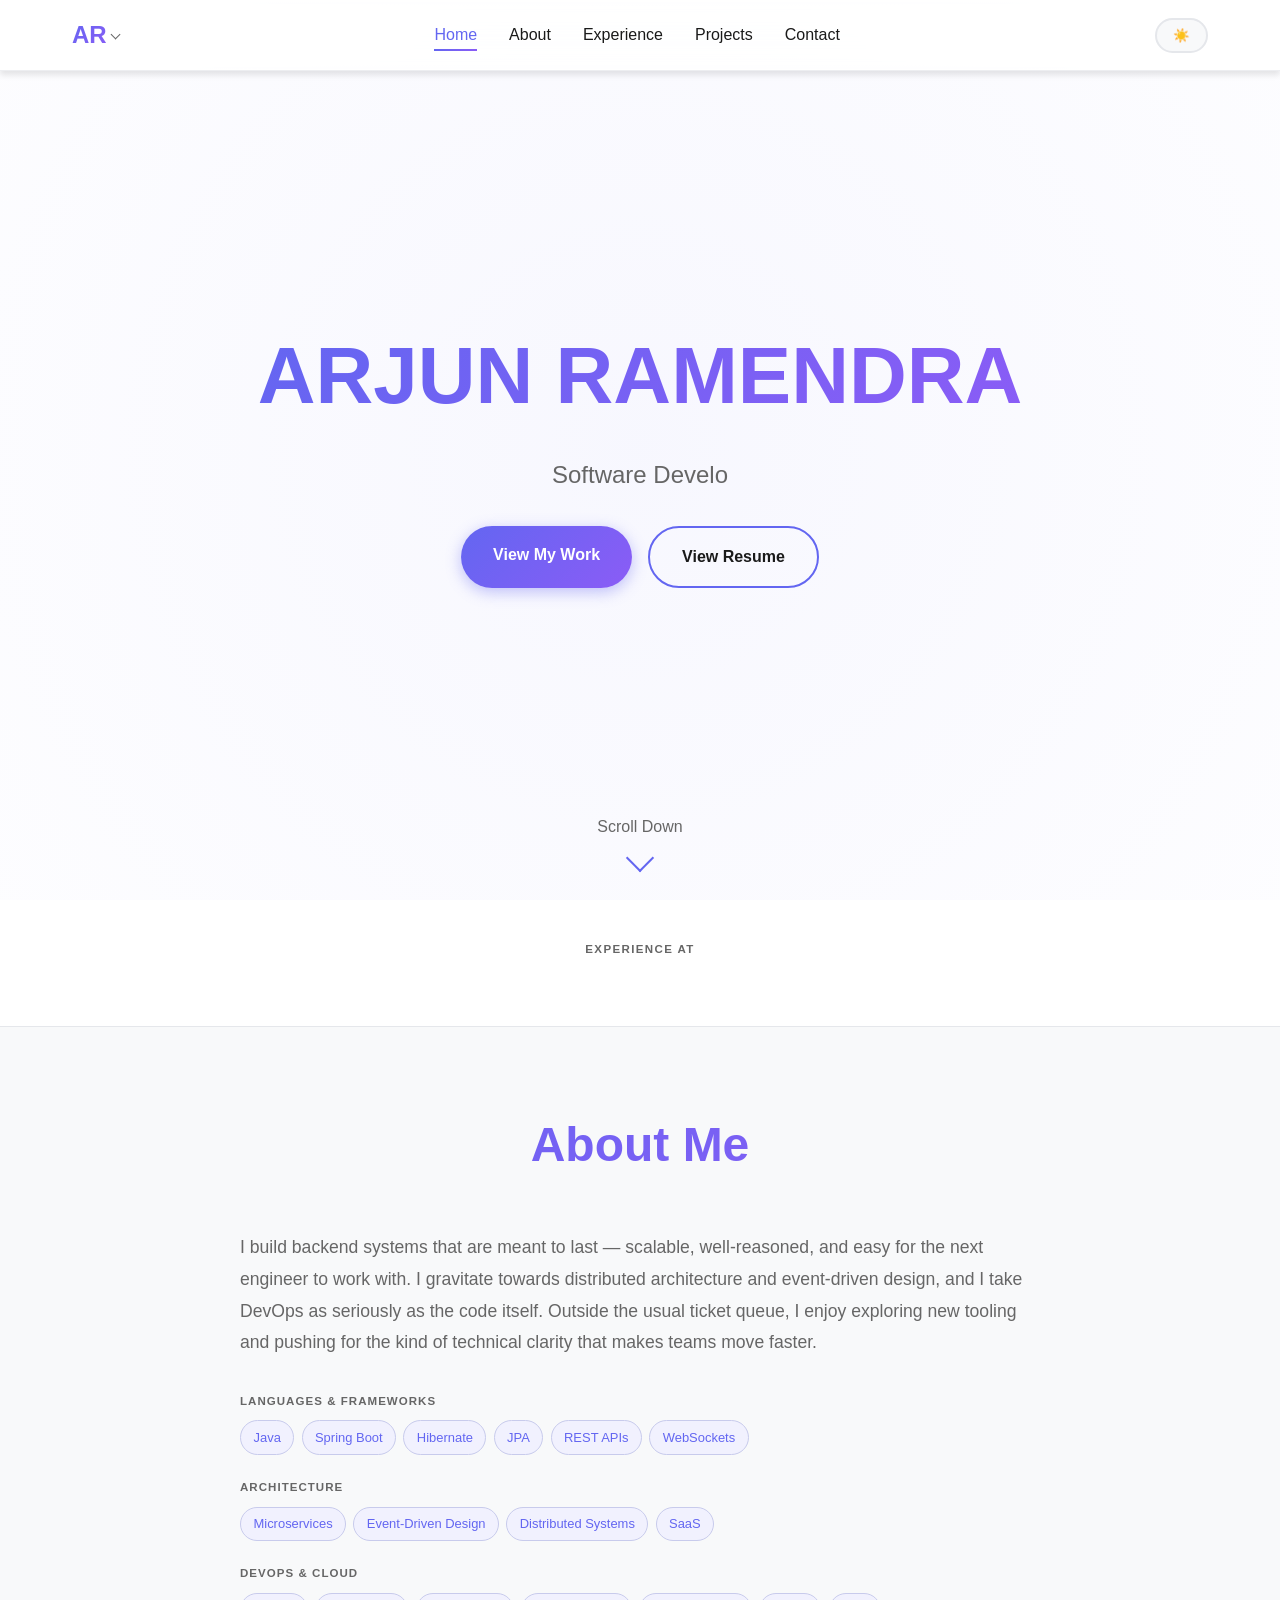
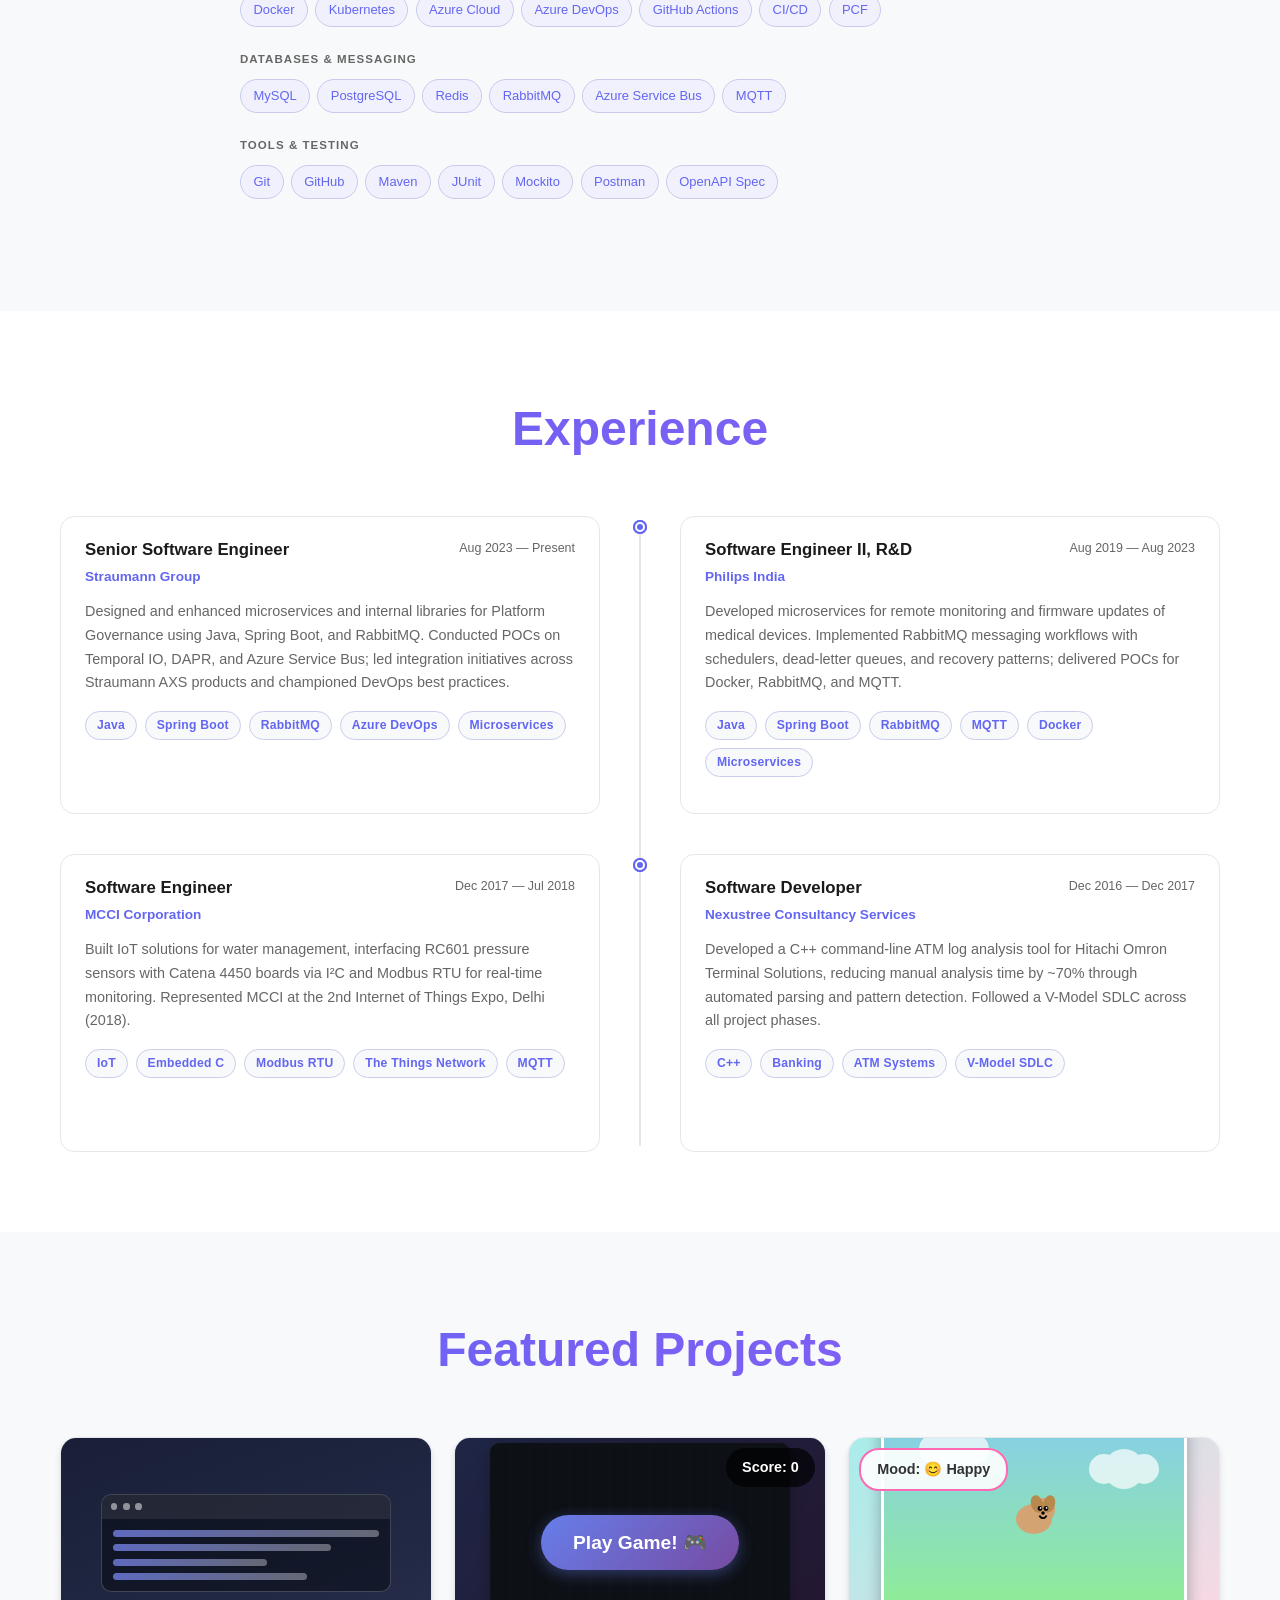
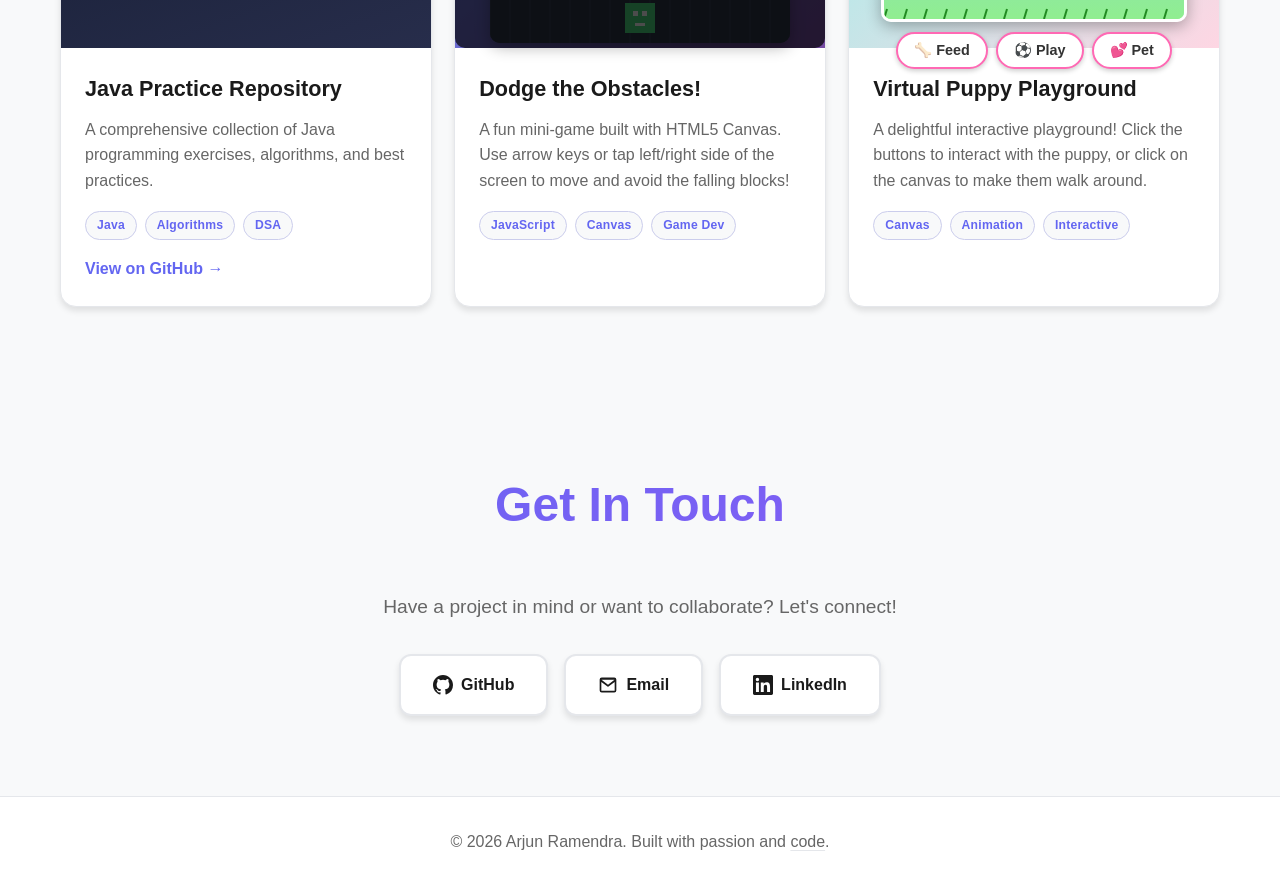
==== index.html @ 95af13ab "Psych2" ====
<!DOCTYPE html>
<html lang="en">
<head>
    <meta charset="UTF-8">
    <meta name="viewport" content="width=device-width, initial-scale=1.0">
    <title>Arjun Ramendra - Developer Portfolio</title>
    <meta name="description" content="Arjun Ramendra's developer portfolio — Senior Software Engineer at Straumann Group specialising in Java, DevOps, and modern web development.">
    <meta property="og:title" content="Arjun Ramendra — Developer Portfolio">
    <meta property="og:description" content="Senior Software Engineer specialising in Java, DevOps, and web development.">
    <meta property="og:type" content="website">
    <meta property="og:url" content="https://arjunramendra.github.io">
    <meta name="twitter:card" content="summary">
    <meta name="twitter:title" content="Arjun Ramendra — Developer Portfolio">
    <meta name="twitter:description" content="Senior Software Engineer specialising in Java, DevOps, and web development.">
    <link rel="icon" href="data:image/svg+xml,%3Csvg xmlns='http://www.w3.org/2000/svg' viewBox='0 0 32 32'%3E%3Crect width='32' height='32' rx='6' fill='%236366f1'/%3E%3Ctext x='16' y='22' font-family='Arial' font-weight='bold' font-size='14' fill='white' text-anchor='middle'%3EAR%3C/text%3E%3C/svg%3E">
    <link rel="stylesheet" href="style.css">
    <script src="script.js" defer></script>
</head>
<body>
    <!-- Navigation -->
    <nav class="navbar">
        <div class="nav-container">
            <div class="logo-wrap" tabindex="0" aria-label="Profile quick card" aria-expanded="false">
                <div class="logo">AR</div>
                <div class="logo-popup" role="dialog" aria-label="Arjun Ramendra profile card">
                    <img
                        class="logo-popup-photo"
                        src="./assets/images/profile-photo.JPG"
                        onerror="this.onerror=null;this.src='https://github.com/arjunramendra1.png';"
                        alt="Arjun Ramendra profile photo"
                    >
                    <div class="logo-popup-content">
                        <p class="logo-popup-name">Arjun Ramendra</p>
                        <p class="logo-popup-status"><span class="status-dot"></span>Available for collaboration</p>
                        <hr class="logo-popup-divider">
                        <p class="logo-popup-line copyable-field" data-copy="ramendraarjun@gmail.com">Email: ramendraarjun@gmail.com</p>
                        <p class="logo-popup-line copyable-field" data-copy="Senior Software Engineer, Straumann Group">Work: Senior Software Engineer, Straumann Group</p>
                    </div>
                </div>
            </div>
            <ul class="nav-menu">
                <li><a href="#home" class="nav-link">Home</a></li>
                <li><a href="#about" class="nav-link">About</a></li>
                <li><a href="#experience" class="nav-link">Experience</a></li>
                <li><a href="#projects" class="nav-link">Projects</a></li>
                <li><a href="#contact" class="nav-link">Contact</a></li>
            </ul>
            <div class="nav-controls">
                <button id="themeToggle" class="theme-toggle" aria-label="Toggle theme">
                    <span class="sun-icon">☀️</span>
                    <span class="moon-icon">🌙</span>
                    <span class="neon-icon">✳</span>
                </button>
                <button id="navToggle" class="nav-toggle" aria-label="Toggle navigation" aria-expanded="false">
                    <span></span>
                    <span></span>
                    <span></span>
                </button>
            </div>
        </div>
        <!-- Mobile menu (inside nav so it sits flush below the bar) -->
        <div class="mobile-menu" id="mobileMenu" aria-hidden="true">
            <ul class="mobile-nav-links">
                <li><a href="#home" class="mobile-nav-link">Home</a></li>
                <li><a href="#about" class="mobile-nav-link">About</a></li>
                <li><a href="#experience" class="mobile-nav-link">Experience</a></li>
                <li><a href="#projects" class="mobile-nav-link">Projects</a></li>
                <li><a href="#contact" class="mobile-nav-link">Contact</a></li>
            </ul>
        </div>
    </nav>

    <main>
        <!-- Hero Section -->
        <section id="home" class="hero">
            <div class="hero-content">
                <h1 class="glitch" data-text="Arjun Ramendra">Arjun Ramendra</h1>
                <p class="hero-subtitle">Software Developer | Problem Solver | Tech Enthusiast</p>
                <div class="hero-buttons">
                    <a href="#projects" class="btn btn-primary">View My Work</a>
                    <a id="resumeAction" href="./resume/resume.pdf" target="_blank" rel="noopener noreferrer" class="btn btn-secondary" title="Click to view. Shift+Click to download." aria-label="Resume: click to view, shift click to download">View Resume</a>
                </div>
            </div>
            <div class="scroll-indicator">
                <span>Scroll Down</span>
                <div class="arrow-down"></div>
            </div>
        </section>

        <!-- Companies Strip -->
        <section class="companies" aria-label="Companies I have worked with">
            <div class="container">
                <p class="companies-label">Experience at</p>
                <div class="companies-list">
                    <img src="https://mcci.com/wp-content/uploads/2017/11/logo.jpg" alt="MCCI Corporation" class="company-logo" onerror="this.style.display='none'">
                    <img src="https://upload.wikimedia.org/wikipedia/commons/5/52/Philips_logo_new.svg" alt="Philips" class="company-logo" onerror="this.style.display='none'">
                    <img src="https://upload.wikimedia.org/wikipedia/commons/9/9c/Straumann_Group_-_Corporate_logo.svg" alt="Straumann Group" class="company-logo company-logo--straumann" onerror="this.style.display='none'">
                </div>
            </div>
        </section>

        <!-- About Section -->
        <section id="about" class="about">
            <div class="container">
                <h2 class="section-title">About Me</h2>
                <div class="about-content">
                    <div class="about-text">
                        <p>I build backend systems that are meant to last — scalable, well-reasoned, and easy for the next engineer to work with. I gravitate towards distributed architecture and event-driven design, and I take DevOps as seriously as the code itself. Outside the usual ticket queue, I enjoy exploring new tooling and pushing for the kind of technical clarity that makes teams move faster.</p>
                        <div class="skill-groups">
                            <div class="skill-group">
                                <p class="skill-group-title">Languages &amp; Frameworks</p>
                                <div class="skill-chips">
                                    <span class="skill-chip">Java</span>
                                    <span class="skill-chip">Spring Boot</span>
                                    <span class="skill-chip">Hibernate</span>
                                    <span class="skill-chip">JPA</span>
                                    <span class="skill-chip">REST APIs</span>
                                    <span class="skill-chip">WebSockets</span>
                                </div>
                            </div>
                            <div class="skill-group">
                                <p class="skill-group-title">Architecture</p>
                                <div class="skill-chips">
                                    <span class="skill-chip">Microservices</span>
                                    <span class="skill-chip">Event-Driven Design</span>
                                    <span class="skill-chip">Distributed Systems</span>
                                    <span class="skill-chip">SaaS</span>
                                </div>
                            </div>
                            <div class="skill-group">
                                <p class="skill-group-title">DevOps &amp; Cloud</p>
                                <div class="skill-chips">
                                    <span class="skill-chip">Docker</span>
                                    <span class="skill-chip">Kubernetes</span>
                                    <span class="skill-chip">Azure Cloud</span>
                                    <span class="skill-chip">Azure DevOps</span>
                                    <span class="skill-chip">GitHub Actions</span>
                                    <span class="skill-chip">CI/CD</span>
                                    <span class="skill-chip">PCF</span>
                                </div>
                            </div>
                            <div class="skill-group">
                                <p class="skill-group-title">Databases &amp; Messaging</p>
                                <div class="skill-chips">
                                    <span class="skill-chip">MySQL</span>
                                    <span class="skill-chip">PostgreSQL</span>
                                    <span class="skill-chip">Redis</span>
                                    <span class="skill-chip">RabbitMQ</span>
                                    <span class="skill-chip">Azure Service Bus</span>
                                    <span class="skill-chip">MQTT</span>
                                </div>
                            </div>
                            <div class="skill-group">
                                <p class="skill-group-title">Tools &amp; Testing</p>
                                <div class="skill-chips">
                                    <span class="skill-chip">Git</span>
                                    <span class="skill-chip">GitHub</span>
                                    <span class="skill-chip">Maven</span>
                                    <span class="skill-chip">JUnit</span>
                                    <span class="skill-chip">Mockito</span>
                                    <span class="skill-chip">Postman</span>
                                    <span class="skill-chip">OpenAPI Spec</span>
                                </div>
                            </div>
                        </div>
                    </div>
                </div>
            </div>
        </section>

        <!-- Experience Section -->
        <section id="experience" class="experience">
            <div class="container">
                <h2 class="section-title">Experience</h2>
                <div class="timeline">

                    <div class="timeline-item">
                        <div class="timeline-marker"></div>
                        <div class="timeline-content">
                            <div class="timeline-header">
                                <div>
                                    <h3 class="timeline-role">Senior Software Engineer</h3>
                                    <p class="timeline-company">Straumann Group</p>
                                </div>
                                <span class="timeline-date">Aug 2023 — Present</span>
                            </div>
                            <p class="timeline-desc">Designed and enhanced microservices and internal libraries for Platform Governance using Java, Spring Boot, and RabbitMQ. Conducted POCs on Temporal IO, DAPR, and Azure Service Bus; led integration initiatives across Straumann AXS products and championed DevOps best practices.</p>
                            <div class="project-tags">
                                <span class="tag">Java</span>
                                <span class="tag">Spring Boot</span>
                                <span class="tag">RabbitMQ</span>
                                <span class="tag">Azure DevOps</span>
                                <span class="tag">Microservices</span>
                            </div>
                        </div>
                    </div>

                    <div class="timeline-item">
                        <div class="timeline-marker"></div>
                        <div class="timeline-content">
                            <div class="timeline-header">
                                <div>
                                    <h3 class="timeline-role">Software Engineer II, R&amp;D</h3>
                                    <p class="timeline-company">Philips India</p>
                                </div>
                                <span class="timeline-date">Aug 2019 — Aug 2023</span>
                            </div>
                            <p class="timeline-desc">Developed microservices for remote monitoring and firmware updates of medical devices. Implemented RabbitMQ messaging workflows with schedulers, dead-letter queues, and recovery patterns; delivered POCs for Docker, RabbitMQ, and MQTT.</p>
                            <div class="project-tags">
                                <span class="tag">Java</span>
                                <span class="tag">Spring Boot</span>
                                <span class="tag">RabbitMQ</span>
                                <span class="tag">MQTT</span>
                                <span class="tag">Docker</span>
                                <span class="tag">Microservices</span>
                            </div>
                        </div>
                    </div>

                    <div class="timeline-item">
                        <div class="timeline-marker"></div>
                        <div class="timeline-content">
                            <div class="timeline-header">
                                <div>
                                    <h3 class="timeline-role">Software Engineer</h3>
                                    <p class="timeline-company">MCCI Corporation</p>
                                </div>
                                <span class="timeline-date">Dec 2017 — Jul 2018</span>
                            </div>
                            <p class="timeline-desc">Built IoT solutions for water management, interfacing RC601 pressure sensors with Catena 4450 boards via I²C and Modbus RTU for real-time monitoring. Represented MCCI at the 2nd Internet of Things Expo, Delhi (2018).</p>
                            <div class="project-tags">
                                <span class="tag">IoT</span>
                                <span class="tag">Embedded C</span>
                                <span class="tag">Modbus RTU</span>
                                <span class="tag">The Things Network</span>
                                <span class="tag">MQTT</span>
                            </div>
                        </div>
                    </div>

                    <div class="timeline-item">
                        <div class="timeline-marker"></div>
                        <div class="timeline-content">
                            <div class="timeline-header">
                                <div>
                                    <h3 class="timeline-role">Software Developer</h3>
                                    <p class="timeline-company">Nexustree Consultancy Services</p>
                                </div>
                                <span class="timeline-date">Dec 2016 — Dec 2017</span>
                            </div>
                            <p class="timeline-desc">Developed a C++ command-line ATM log analysis tool for Hitachi Omron Terminal Solutions, reducing manual analysis time by ~70% through automated parsing and pattern detection. Followed a V-Model SDLC across all project phases.</p>
                            <div class="project-tags">
                                <span class="tag">C++</span>
                                <span class="tag">Banking</span>
                                <span class="tag">ATM Systems</span>
                                <span class="tag">V-Model SDLC</span>
                            </div>
                        </div>
                    </div>

                </div>
            </div>
        </section>

        <!-- Projects Section -->
        <section id="projects" class="projects">
            <div class="container">
                <h2 class="section-title">Featured Projects</h2>
                <div class="projects-grid">
                    <div class="project-card">
                        <div class="project-image repo-preview">
                            <div class="repo-preview-window">
                                <div class="repo-preview-header">
                                    <span></span><span></span><span></span>
                                </div>
                                <div class="repo-preview-lines">
                                    <div></div>
                                    <div></div>
                                    <div></div>
                                    <div></div>
                                </div>
                            </div>
                        </div>
                        <div class="project-info">
                            <h3>Java Practice Repository</h3>
                            <p>A comprehensive collection of Java programming exercises, algorithms, and best practices.</p>
                            <div class="project-tags">
                                <span class="tag">Java</span>
                                <span class="tag">Algorithms</span>
                                <span class="tag">DSA</span>
                            </div>
                            <a href="https://github.com/arjunramendra/Java_Practice" target="_blank" class="project-link">
                                View on GitHub →
                            </a>
                        </div>
                    </div>

                    <div class="project-card game-card">
                        <div class="project-image game-container">
                            <canvas id="gameCanvas" width="300" height="200"></canvas>
                            <div class="game-overlay">
                                <button id="startGame" class="game-start-btn">Play Game! 🎮</button>
                            </div>
                            <div id="gameScore" class="game-score" aria-live="polite">Score: 0</div>
                        </div>
                        <div class="project-info">
                            <h3>Dodge the Obstacles!</h3>
                            <p>A fun mini-game built with HTML5 Canvas. Use arrow keys or tap left/right side of the screen to move and avoid the falling blocks!</p>
                            <div class="project-tags">
                                <span class="tag">JavaScript</span>
                                <span class="tag">Canvas</span>
                                <span class="tag">Game Dev</span>
                            </div>
                        </div>
                    </div>

                    <div class="project-card">
                        <div class="project-image puppy-container">
                            <canvas id="puppyCanvas" width="300" height="200"></canvas>
                            <div class="puppy-controls">
                                <button class="puppy-btn" id="feedPuppy">🦴 Feed</button>
                                <button class="puppy-btn" id="playPuppy">⚽ Play</button>
                                <button class="puppy-btn" id="petPuppy">💕 Pet</button>
                            </div>
                            <div id="puppyMood" class="puppy-mood">Mood: 😊 Happy</div>
                        </div>
                        <div class="project-info">
                            <h3>Virtual Puppy Playground</h3>
                            <p>A delightful interactive playground! Click the buttons to interact with the puppy, or click on the canvas to make them walk around.</p>
                            <div class="project-tags">
                                <span class="tag">Canvas</span>
                                <span class="tag">Animation</span>
                                <span class="tag">Interactive</span>
                            </div>
                        </div>
                    </div>
                </div>
            </div>
        </section>

        <!-- Contact Section -->
        <section id="contact" class="contact">
            <div class="container">
                <h2 class="section-title">Get In Touch</h2>
                <p class="contact-subtitle">Have a project in mind or want to collaborate? Let's connect!</p>
                <div class="contact-links">
                    <a href="https://github.com/arjunramendra" target="_blank" class="contact-btn">
                        <span class="icon" aria-hidden="true">
                            <svg viewBox="0 0 24 24" role="img" focusable="false">
                                <path d="M12 0C5.37 0 0 5.37 0 12c0 5.31 3.44 9.8 8.21 11.39.6.11.82-.26.82-.58 0-.29-.01-1.04-.02-2.04-3.34.73-4.04-1.61-4.04-1.61-.55-1.39-1.33-1.76-1.33-1.76-1.09-.75.08-.73.08-.73 1.2.09 1.83 1.24 1.83 1.24 1.08 1.84 2.82 1.31 3.51 1 .11-.78.42-1.31.76-1.61-2.67-.31-5.47-1.34-5.47-5.93 0-1.31.47-2.38 1.23-3.22-.12-.3-.53-1.53.12-3.18 0 0 1-.32 3.3 1.23a11.49 11.49 0 0 1 6 0c2.29-1.55 3.29-1.23 3.29-1.23.65 1.65.24 2.88.12 3.18.77.84 1.23 1.91 1.23 3.22 0 4.6-2.8 5.61-5.48 5.92.43.37.82 1.11.82 2.24 0 1.62-.01 2.92-.01 3.32 0 .32.21.69.83.58A12 12 0 0 0 24 12c0-6.63-5.37-12-12-12z"></path>
                            </svg>
                        </span> GitHub
                    </a>
                    <a href="mailto:ramendraarjun@gmail.com" class="contact-btn">
                        <span class="icon" aria-hidden="true">
                            <svg viewBox="0 0 24 24" role="img" focusable="false">
                                <path d="M2 5.5A2.5 2.5 0 0 1 4.5 3h15A2.5 2.5 0 0 1 22 5.5v13a2.5 2.5 0 0 1-2.5 2.5h-15A2.5 2.5 0 0 1 2 18.5v-13Zm2.2.3 7.8 5.8 7.8-5.8H4.2Zm15.8 2.47-7.4 5.5a1 1 0 0 1-1.2 0L4 8.27V18.5c0 .28.22.5.5.5h15a.5.5 0 0 0 .5-.5V8.27Z"></path>
                            </svg>
                        </span> Email
                    </a>
                    <a href="https://www.linkedin.com/in/arjunramendra" target="_blank" class="contact-btn">
                        <span class="icon" aria-hidden="true">
                            <svg viewBox="0 0 24 24" role="img" focusable="false">
                                <path d="M20.447 20.452h-3.554v-5.569c0-1.328-.027-3.037-1.852-3.037-1.853 0-2.136 1.445-2.136 2.939v5.667H9.351V9h3.414v1.561h.046c.477-.9 1.637-1.85 3.37-1.85 3.601 0 4.267 2.37 4.267 5.455v6.286zM5.337 7.433a2.062 2.062 0 0 1-2.063-2.065 2.064 2.064 0 1 1 2.063 2.065zm1.782 13.019H3.555V9h3.564v11.452zM22.225 0H1.771C.792 0 0 .774 0 1.729v20.542C0 23.227.792 24 1.771 24h20.451C23.2 24 24 23.227 24 22.271V1.729C24 .774 23.2 0 22.222 0h.003z"></path>
                            </svg>
                        </span> LinkedIn
                    </a>
                </div>
            </div>
        </section>
    </main>

    <!-- Scroll to top -->
    <button id="scrollToTop" class="scroll-to-top" aria-label="Scroll to top" hidden>
        <svg viewBox="0 0 24 24" aria-hidden="true" focusable="false">
            <path d="M12 4l-8 8h5v8h6v-8h5z"/>
        </svg>
    </button>

    <!-- Footer -->
    <footer class="footer">
        <p>&copy; 2026 Arjun Ramendra. Built with passion and <a href="https://github.com/arjunramendra/arjunramendra.github.io" target="_blank" rel="noopener" class="footer-link">code</a>.</p>
    </footer>
</body>
</html>
---- style.css ----
/* ===== CSS Reset & Variables ===== */
* {
    margin: 0;
    padding: 0;
    box-sizing: border-box;
}

:root {
    /* Light Mode Colors */
    --bg-primary: #ffffff;
    --bg-secondary: #f8f9fa;
    --bg-card: #ffffff;
    --text-primary: #1a1a1a;
    --text-secondary: #666666;
    --accent-primary: #6366f1;
    --accent-secondary: #8b5cf6;
    --accent-gradient: linear-gradient(135deg, #6366f1 0%, #8b5cf6 100%);
    --shadow: 0 4px 6px rgba(0, 0, 0, 0.1);
    --shadow-lg: 0 10px 30px rgba(0, 0, 0, 0.15);
    --border-color: #e5e7eb;
    --motion-fast: 180ms;
    --motion-medium: 280ms;
    --ease-smooth: cubic-bezier(0.22, 1, 0.36, 1);
}

body.dark-mode {
    /* Dark Mode Colors */
    --bg-primary: #0f0f0f;
    --bg-secondary: #1a1a1a;
    --bg-card: #1f1f1f;
    --text-primary: #ffffff;
    --text-secondary: #a0a0a0;
    --accent-primary: #818cf8;
    --accent-secondary: #a78bfa;
    --accent-gradient: linear-gradient(135deg, #818cf8 0%, #a78bfa 100%);
    --shadow: 0 4px 6px rgba(0, 0, 0, 0.5);
    --shadow-lg: 0 10px 30px rgba(0, 0, 0, 0.7);
    --border-color: #333333;
}

body.neon-mode {
    /* Neon Mode — dark base, electric accents */
    --bg-primary: #07071a;
    --bg-secondary: #0b0b20;
    --bg-card: #0e0e26;
    --text-primary: #eaeaff;
    --text-secondary: #8080b8;
    --accent-primary: #00e5ff;
    --accent-secondary: #ff2d9b;
    --accent-gradient: linear-gradient(135deg, #00e5ff 0%, #8b00ff 55%, #ff2d9b 100%);
    --shadow: 0 4px 16px rgba(0, 0, 0, 0.85);
    --shadow-lg: 0 12px 40px rgba(0, 0, 0, 0.95);
    --border-color: #1a1a38;
}

/* ===== Base Styles ===== */
html {
    scroll-behavior: smooth;
}

body {
    font-family: 'Segoe UI', Tahoma, Geneva, Verdana, sans-serif;
    background-color: var(--bg-primary);
    color: var(--text-primary);
    line-height: 1.6;
    overflow-x: hidden;
    transition: background-color 0.3s ease, color 0.3s ease;
}

.container {
    max-width: 1200px;
    margin: 0 auto;
    padding: 0 20px;
}

/* ===== Navigation ===== */
.navbar {
    position: fixed;
    top: 0;
    width: 100%;
    background: color-mix(in srgb, var(--bg-card) 82%, transparent);
    backdrop-filter: blur(14px);
    -webkit-backdrop-filter: blur(14px);
    box-shadow: var(--shadow);
    border-bottom: 1px solid color-mix(in srgb, var(--border-color) 70%, transparent);
    z-index: 1000;
    transition: box-shadow var(--motion-medium) var(--ease-smooth), background var(--motion-medium) var(--ease-smooth);
}

.navbar.is-scrolled {
    box-shadow: 0 12px 28px rgba(15, 23, 42, 0.1);
}

.nav-container {
    max-width: 1200px;
    margin: 0 auto;
    display: flex;
    justify-content: space-between;
    align-items: center;
    padding: 1rem 2rem;
}

.logo {
    font-size: 1.5rem;
    font-weight: bold;
    background: var(--accent-gradient);
    -webkit-background-clip: text;
    -webkit-text-fill-color: transparent;
    background-clip: text;
}

.logo-wrap {
    position: relative;
    display: inline-flex;
    align-items: center;
    cursor: pointer;
    outline: none;
    gap: 0.35rem;
}

.logo-wrap::after {
    content: '';
    display: inline-block;
    width: 0.38rem;
    height: 0.38rem;
    border-right: 1.5px solid var(--text-secondary);
    border-bottom: 1.5px solid var(--text-secondary);
    transform: translateY(-1px) rotate(45deg);
    transition: transform var(--motion-fast) var(--ease-smooth), border-color var(--motion-fast) var(--ease-smooth);
    flex-shrink: 0;
}

.logo-wrap:hover::after,
.logo-wrap:focus-within::after,
.logo-wrap.is-open::after {
    border-color: var(--text-primary);
    transform: translateY(1px) rotate(-135deg);
}

.logo-popup {
    position: absolute;
    top: calc(100% + 12px);
    left: 0;
    transform: translateX(var(--popup-shift-x, 0px)) translateY(-10px);
    width: min(320px, calc(100vw - 24px));
    min-width: 0;
    padding: 0.85rem;
    border-radius: 14px;
    border: 1px solid var(--border-color);
    background: var(--bg-card);
    box-shadow: 0 14px 28px rgba(15, 23, 42, 0.12);
    display: flex;
    align-items: center;
    gap: 0.85rem;
    opacity: 0;
    pointer-events: none;
    transition: opacity var(--motion-fast) var(--ease-smooth), transform var(--motion-fast) var(--ease-smooth);
    z-index: 1200;
    font-family: inherit;
    -webkit-font-smoothing: antialiased;
    text-rendering: optimizeLegibility;
}

.logo-popup::before {
    content: '';
    position: absolute;
    left: 0;
    right: 0;
    top: -12px;
    height: 12px;
}

.logo-wrap:hover .logo-popup,
.logo-wrap:focus-within .logo-popup,
.logo-wrap.is-open .logo-popup {
    opacity: 1;
    transform: translateX(var(--popup-shift-x, 0px)) translateY(0);
    pointer-events: auto;
}

.logo-popup-photo {
    width: 56px;
    height: 56px;
    border-radius: 50%;
    object-fit: cover;
    object-position: 50% 28%;
    transform: scale(1.28);
    border: 1px solid var(--border-color);
    flex-shrink: 0;
}

.logo-popup-content {
    display: grid;
    gap: 0.2rem;
}

.logo-popup-name {
    margin: 0;
    font-size: 0.9rem;
    font-weight: 600;
    letter-spacing: 0.01em;
    color: var(--text-primary);
}

.logo-popup-status {
    margin: 0;
    font-size: 0.74rem;
    color: var(--text-secondary);
    display: inline-flex;
    align-items: center;
    gap: 0.35rem;
}

.status-dot {
    display: inline-block;
    width: 0.45rem;
    height: 0.45rem;
    border-radius: 50%;
    background: #22c55e;
    flex-shrink: 0;
}

.logo-popup-divider {
    border: none;
    border-top: 1px solid var(--border-color);
    margin: 0.15rem 0 0.1rem;
}

.logo-popup-line {
    margin: 0;
    font-size: 0.78rem;
    line-height: 1.35;
    color: var(--text-secondary);
    user-select: text;
}

.copyable-field {
    border-radius: 8px;
    padding: 0.18rem 0.36rem;
    cursor: copy;
    position: relative;
    transition: background var(--motion-fast) var(--ease-smooth), color var(--motion-fast) var(--ease-smooth);
}

.copyable-field:hover {
    background: color-mix(in srgb, var(--accent-primary) 12%, transparent);
    color: var(--text-primary);
}

.copyable-field.copied {
    background: color-mix(in srgb, #22c55e 16%, transparent);
    color: var(--text-primary);
}

.nav-menu {
    display: flex;
    list-style: none;
    gap: 2rem;
}

.nav-link {
    color: var(--text-primary);
    text-decoration: none;
    font-weight: 500;
    transition: color var(--motion-fast) var(--ease-smooth);
    position: relative;
    padding: 0.15rem 0;
}

.nav-link::after {
    content: '';
    position: absolute;
    bottom: -5px;
    left: 0;
    width: 0;
    height: 2px;
    background: var(--accent-gradient);
    transition: width var(--motion-medium) var(--ease-smooth);
}

.nav-link:hover::after {
    width: 100%;
}

.nav-link.active {
    color: var(--accent-primary);
}

.nav-link.active::after {
    width: 100%;
}

/* Nav controls: theme toggle + hamburger */
.nav-controls {
    display: flex;
    align-items: center;
    gap: 0.75rem;
}

.theme-toggle {
    background: var(--bg-secondary);
    border: 2px solid var(--border-color);
    border-radius: 50px;
    padding: 0.5rem 1rem;
    cursor: pointer;
    display: flex;
    align-items: center;
    gap: 0.5rem;
    transition: transform var(--motion-fast) var(--ease-smooth), border-color var(--motion-fast) var(--ease-smooth);
}

.theme-toggle:hover {
    transform: scale(1.05);
}

.dark-mode .sun-icon,
.neon-mode .sun-icon {
    display: none;
}

.moon-icon,
.neon-icon {
    display: none;
}

.dark-mode .moon-icon {
    display: inline;
}

.neon-mode .moon-icon {
    display: none;
}

.neon-mode .neon-icon {
    display: inline-block;
    animation: neon-spin 5s linear infinite;
}

@keyframes neon-spin {
    from { rotate: 0deg; }
    to   { rotate: 360deg; }
}

/* Hamburger button */
.nav-toggle {
    display: none;
    flex-direction: column;
    justify-content: center;
    gap: 5px;
    background: none;
    border: none;
    cursor: pointer;
    padding: 4px;
    width: 32px;
    height: 32px;
}

.nav-toggle span {
    display: block;
    width: 22px;
    height: 2px;
    background: var(--text-primary);
    border-radius: 2px;
    transition: transform var(--motion-medium) var(--ease-smooth), opacity var(--motion-fast) var(--ease-smooth);
}

.nav-toggle.is-open span:nth-child(1) {
    transform: translateY(7px) rotate(45deg);
}

.nav-toggle.is-open span:nth-child(2) {
    opacity: 0;
    transform: scaleX(0);
}

.nav-toggle.is-open span:nth-child(3) {
    transform: translateY(-7px) rotate(-45deg);
}

/* Mobile menu — hidden on desktop, animated on mobile */
.mobile-menu {
    display: none;
}

.mobile-nav-links {
    list-style: none;
    padding: 0.5rem 0.75rem;
    display: flex;
    flex-direction: column;
    gap: 0.15rem;
}

.mobile-nav-link {
    display: block;
    padding: 0.6rem 0.875rem;
    color: var(--text-primary);
    text-decoration: none;
    font-size: 0.875rem;
    font-weight: 500;
    letter-spacing: 0.02em;
    border-radius: 6px;
    border-left: 2px solid transparent;
    transition: background var(--motion-fast) var(--ease-smooth),
                color var(--motion-fast) var(--ease-smooth),
                border-color var(--motion-fast) var(--ease-smooth);
}

.mobile-nav-link:hover {
    background: color-mix(in srgb, var(--accent-primary) 10%, transparent);
    color: var(--accent-primary);
}

.mobile-nav-link.active {
    color: var(--accent-primary);
    border-left-color: var(--accent-primary);
    background: color-mix(in srgb, var(--accent-primary) 8%, transparent);
}

/* ===== Hero Section ===== */
.hero {
    min-height: 100vh;
    display: flex;
    flex-direction: column;
    justify-content: center;
    align-items: center;
    text-align: center;
    padding: 2rem;
    background: var(--bg-primary);
    position: relative;
    overflow: hidden;
}

.hero::before {
    content: '';
    position: absolute;
    top: -50%;
    left: -50%;
    width: 200%;
    height: 200%;
    background: radial-gradient(circle, var(--accent-primary) 0%, transparent 70%);
    opacity: 0.05;
    animation: pulse 15s ease-in-out infinite;
}

@keyframes pulse {
    0%, 100% { transform: scale(1); }
    50% { transform: scale(1.1); }
}

.hero-content {
    position: relative;
    z-index: 1;
}

.glitch {
    font-size: clamp(2.5rem, 8vw, 5rem);
    font-weight: 900;
    text-transform: uppercase;
    background: var(--accent-gradient);
    -webkit-background-clip: text;
    -webkit-text-fill-color: transparent;
    background-clip: text;
    margin-bottom: 1rem;
    animation: fadeInUp 1s ease-out;
}

@keyframes fadeInUp {
    from {
        opacity: 0;
        transform: translateY(30px);
    }
    to {
        opacity: 1;
        transform: translateY(0);
    }
}

.hero-subtitle {
    font-size: clamp(1rem, 3vw, 1.5rem);
    color: var(--text-secondary);
    margin-bottom: 2rem;
    animation: fadeInUp 1s ease-out 0.2s both;
}

.hero-buttons {
    display: flex;
    gap: 1rem;
    justify-content: center;
    flex-wrap: wrap;
    animation: fadeInUp 1s ease-out 0.4s both;
}

.btn {
    padding: 1rem 2rem;
    border-radius: 50px;
    text-decoration: none;
    font-weight: 600;
    transition: transform var(--motion-fast) var(--ease-smooth), box-shadow var(--motion-fast) var(--ease-smooth), border-color var(--motion-fast) var(--ease-smooth), color var(--motion-fast) var(--ease-smooth), background var(--motion-fast) var(--ease-smooth);
    display: inline-block;
    position: relative;
    overflow: hidden;
}

.btn::before {
    content: '';
    position: absolute;
    top: 0;
    left: -100%;
    width: 100%;
    height: 100%;
    background: rgba(255, 255, 255, 0.2);
    transition: left var(--motion-medium) var(--ease-smooth);
}

.btn:hover::before {
    left: 100%;
}

.btn-primary {
    background: var(--accent-gradient);
    color: white;
    box-shadow: 0 4px 15px rgba(99, 102, 241, 0.4);
}

.btn-secondary {
    background: transparent;
    color: var(--text-primary);
    border: 2px solid var(--accent-primary);
}

.btn:active {
    transform: translateY(0);
}

@media (hover: hover) and (pointer: fine) {
    .btn-primary:hover {
        transform: translateY(-2px);
        box-shadow: 0 6px 20px rgba(99, 102, 241, 0.6);
    }

    .btn-secondary:hover {
        background: var(--accent-primary);
        color: white;
        transform: translateY(-2px);
    }
}

.scroll-indicator {
    position: absolute;
    bottom: 2rem;
    display: flex;
    flex-direction: column;
    align-items: center;
    gap: 0.5rem;
    color: var(--text-secondary);
    animation: bounce 2s infinite;
}

@keyframes bounce {
    0%, 20%, 50%, 80%, 100% { transform: translateY(0); }
    40% { transform: translateY(-10px); }
    60% { transform: translateY(-5px); }
}

.arrow-down {
    width: 20px;
    height: 20px;
    border-left: 2px solid var(--accent-primary);
    border-bottom: 2px solid var(--accent-primary);
    transform: rotate(-45deg);
}

/* ===== Section Styles ===== */
section {
    padding: 5rem 2rem;
    scroll-margin-top: 90px;
}

.section-title {
    font-size: clamp(2rem, 5vw, 3rem);
    text-align: center;
    margin-bottom: 3rem;
    background: var(--accent-gradient);
    -webkit-background-clip: text;
    -webkit-text-fill-color: transparent;
    background-clip: text;
}

/* ===== Companies Strip ===== */
.companies {
    padding: 2.5rem 2rem;
    background: var(--bg-primary);
    border-bottom: 1px solid var(--border-color);
}

.companies-label {
    text-align: center;
    font-size: 0.72rem;
    font-weight: 700;
    letter-spacing: 0.12em;
    text-transform: uppercase;
    color: var(--text-secondary);
    margin-bottom: 1.75rem;
}

.companies-list {
    display: flex;
    justify-content: center;
    align-items: center;
    gap: 3.5rem;
    flex-wrap: wrap;
}

.company-logo {
    height: 30px;
    width: auto;
    max-width: 130px;
    object-fit: contain;
    opacity: 0.75;
    filter: grayscale(0.3);
    transition: opacity var(--motion-medium) var(--ease-smooth),
                filter var(--motion-medium) var(--ease-smooth);
}

body.dark-mode .company-logo {
    filter: grayscale(0.3) brightness(1.6);
}

.company-logo--straumann {
    filter: grayscale(0.3) brightness(1.5);
}

body.dark-mode .company-logo--straumann {
    filter: grayscale(0.3) brightness(2.4);
}

@media (hover: hover) and (pointer: fine) {
    .company-logo:hover {
        opacity: 1;
        filter: grayscale(0);
    }

    body.dark-mode .company-logo:hover {
        filter: grayscale(0) brightness(1.2);
    }
}

/* ===== About Section ===== */
.about {
    background: var(--bg-secondary);
}

.about-content {
    max-width: 800px;
    margin: 0 auto;
}

.about-text {
    font-size: 1.1rem;
    line-height: 1.8;
    color: var(--text-secondary);
    margin-bottom: 2rem;
}

.skills {
    display: flex;
    flex-direction: column;
    gap: 1.5rem;
    margin-top: 2rem;
}

.skill-item {
    display: flex;
    flex-direction: column;
    gap: 0.5rem;
}

.skill-name {
    font-weight: 600;
    color: var(--text-primary);
}

.skill-bar {
    height: 10px;
    background: var(--bg-card);
    border-radius: 10px;
    overflow: hidden;
    box-shadow: inset 0 2px 4px rgba(0, 0, 0, 0.1);
}

.skill-progress {
    width: 0;
    height: 100%;
    background: var(--accent-gradient);
    border-radius: 10px;
    transition: width 1s ease-out;
}

/* ===== Skill Chips (replaces skill bars) ===== */
.skill-groups {
    display: flex;
    flex-direction: column;
    gap: 1.4rem;
    margin-top: 2rem;
}

.skill-group-title {
    font-size: 0.72rem;
    font-weight: 700;
    letter-spacing: 0.09em;
    text-transform: uppercase;
    color: var(--text-secondary);
    margin-bottom: 0.55rem;
}

.skill-chips {
    display: flex;
    flex-wrap: wrap;
    gap: 0.45rem;
}

.skill-chip {
    padding: 0.28rem 0.78rem;
    border-radius: 20px;
    font-size: 0.81rem;
    font-weight: 500;
    color: var(--accent-primary);
    background: color-mix(in srgb, var(--accent-primary) 9%, var(--bg-card));
    border: 1px solid color-mix(in srgb, var(--accent-primary) 22%, var(--border-color));
    transition: background var(--motion-fast) var(--ease-smooth),
                color var(--motion-fast) var(--ease-smooth),
                border-color var(--motion-fast) var(--ease-smooth);
}

@media (hover: hover) and (pointer: fine) {
    .skill-chip:hover {
        background: var(--accent-primary);
        color: #fff;
        border-color: var(--accent-primary);
    }
}

/* ===== Experience / Timeline ===== */
.experience {
    background: var(--bg-primary);
}

.timeline {
    position: relative;
    padding-left: 2rem;
}

.timeline::before {
    content: '';
    position: absolute;
    left: 0;
    top: 6px;
    bottom: 6px;
    width: 2px;
    background: var(--border-color);
    border-radius: 2px;
}

.timeline-item {
    position: relative;
    padding: 0 0 2.5rem 2rem;
}

.timeline-item:last-child {
    padding-bottom: 0;
}

.timeline-marker {
    position: absolute;
    left: -0.4rem;
    top: 6px;
    width: 10px;
    height: 10px;
    border-radius: 50%;
    background: var(--accent-primary);
    border: 2px solid var(--bg-primary);
    box-shadow: 0 0 0 2px var(--accent-primary);
}

.timeline-content {
    background: var(--bg-card);
    border: 1px solid var(--border-color);
    border-radius: 14px;
    padding: 1.25rem 1.5rem;
    transition: box-shadow var(--motion-medium) var(--ease-smooth),
                border-color var(--motion-medium) var(--ease-smooth);
}

.timeline-content:hover {
    box-shadow: var(--shadow-lg);
    border-color: color-mix(in srgb, var(--accent-primary) 30%, var(--border-color));
}

.timeline-header {
    display: flex;
    justify-content: space-between;
    align-items: flex-start;
    gap: 1rem;
    margin-bottom: 0.75rem;
    flex-wrap: wrap;
}

.timeline-role {
    font-size: 1.05rem;
    font-weight: 700;
    color: var(--text-primary);
    margin: 0 0 0.15rem;
}

.timeline-company {
    font-size: 0.85rem;
    font-weight: 600;
    color: var(--accent-primary);
    margin: 0;
}

.timeline-date {
    font-size: 0.78rem;
    color: var(--text-secondary);
    white-space: nowrap;
    padding-top: 0.15rem;
}

.timeline-desc {
    font-size: 0.9rem;
    color: var(--text-secondary);
    line-height: 1.65;
    margin-bottom: 1rem;
}

/* ===== Projects Section ===== */
.projects {
    background: var(--bg-secondary);
}

.projects-grid {
    display: grid;
    grid-template-columns: repeat(auto-fit, minmax(300px, 1fr));
    gap: 1.4rem;
    margin-top: 3rem;
}

.project-card {
    background: var(--bg-card);
    border-radius: 16px;
    overflow: hidden;
    box-shadow: var(--shadow);
    transition: transform var(--motion-medium) var(--ease-smooth), box-shadow var(--motion-medium) var(--ease-smooth);
    border: 1px solid var(--border-color);
    display: flex;
    flex-direction: column;
}

.project-card:hover {
    transform: translateY(-6px);
    box-shadow: 0 14px 30px rgba(15, 23, 42, 0.11);
}

.project-image {
    height: 210px;
    background: var(--accent-gradient);
    display: flex;
    align-items: center;
    justify-content: center;
    position: relative;
    overflow: hidden;
}

.repo-preview {
    background: linear-gradient(160deg, #181f36, #272d4b);
}

.repo-preview-window {
    width: 86%;
    max-width: 290px;
    border-radius: 10px;
    border: 1px solid rgba(255, 255, 255, 0.2);
    background: rgba(7, 10, 18, 0.52);
    overflow: hidden;
}

.repo-preview-header {
    display: flex;
    gap: 0.35rem;
    padding: 0.55rem;
    background: rgba(255, 255, 255, 0.08);
}

.repo-preview-header span {
    width: 0.42rem;
    height: 0.42rem;
    border-radius: 50%;
    background: rgba(255, 255, 255, 0.5);
}

.repo-preview-lines {
    padding: 0.7rem;
    display: grid;
    gap: 0.45rem;
}

.repo-preview-lines div {
    height: 0.44rem;
    border-radius: 6px;
    background: linear-gradient(90deg, rgba(128, 142, 255, 0.7), rgba(255, 255, 255, 0.35));
}

.repo-preview-lines div:nth-child(2) { width: 82%; }
.repo-preview-lines div:nth-child(3) { width: 58%; }
.repo-preview-lines div:nth-child(4) { width: 73%; }

.project-info {
    padding: 1.5rem;
    display: flex;
    flex-direction: column;
    flex: 1;
}

.project-info h3 {
    font-size: 1.35rem;
    margin-bottom: 0.65rem;
    color: var(--text-primary);
}

.project-info p {
    color: var(--text-secondary);
    margin-bottom: 1.1rem;
    line-height: 1.6;
}

.project-tags {
    display: flex;
    flex-wrap: wrap;
    gap: 0.5rem;
    margin-bottom: 1rem;
}

.tag {
    background: var(--bg-secondary);
    color: var(--accent-primary);
    padding: 0.24rem 0.68rem;
    border-radius: 20px;
    font-size: 0.76rem;
    font-weight: 600;
    letter-spacing: 0.02em;
    border: 1px solid color-mix(in srgb, var(--accent-primary) 20%, var(--border-color));
}

.project-link {
    color: var(--accent-primary);
    text-decoration: none;
    font-weight: 600;
    display: inline-flex;
    align-items: center;
    transition: transform var(--motion-fast) var(--ease-smooth);
    margin-top: auto;
}

.project-link:hover {
    transform: translateX(5px);
}

/* ===== Contact Section ===== */
.contact {
    background: var(--bg-secondary);
}

/* ===== Game Styles ===== */
.game-card .project-image {
    background: linear-gradient(135deg, #667eea 0%, #764ba2 100%);
    position: relative;
    overflow: visible;
}

.game-container {
    position: relative;
    display: flex;
    align-items: center;
    justify-content: center;
}

#gameCanvas {
    border-radius: 10px;
    background: #2d3748;
    box-shadow: 0 4px 15px rgba(0, 0, 0, 0.3);
}

.game-overlay {
    position: absolute;
    top: 0;
    left: 0;
    right: 0;
    bottom: 0;
    display: flex;
    align-items: center;
    justify-content: center;
    background: rgba(0, 0, 0, 0.7);
    border-radius: 10px;
    transition: opacity 0.3s ease;
}

.game-overlay.hidden {
    opacity: 0;
    pointer-events: none;
}

.game-start-btn {
    padding: 1rem 2rem;
    font-size: 1.2rem;
    font-weight: bold;
    background: linear-gradient(135deg, #667eea 0%, #764ba2 100%);
    color: white;
    border: none;
    border-radius: 50px;
    cursor: pointer;
    transition: all 0.3s ease;
    box-shadow: 0 4px 15px rgba(102, 126, 234, 0.4);
}

.game-start-btn:hover {
    transform: translateY(-2px) scale(1.05);
    box-shadow: 0 6px 20px rgba(102, 126, 234, 0.6);
}

.game-score {
    position: absolute;
    top: 10px;
    right: 10px;
    background: rgba(0, 0, 0, 0.7);
    color: white;
    padding: 0.5rem 1rem;
    border-radius: 20px;
    font-weight: bold;
    font-size: 0.9rem;
    z-index: 10;
}

/* ===== Puppy Playground Styles ===== */
.puppy-container {
    background: linear-gradient(135deg, #a8edea 0%, #fed6e3 100%);
    position: relative;
    overflow: visible;
    display: flex;
    flex-direction: column;
    align-items: center;
    justify-content: center;
    padding: 10px;
}

#puppyCanvas {
    border-radius: 10px;
    background: linear-gradient(180deg, #87ceeb 0%, #90ee90 100%);
    box-shadow: 0 4px 15px rgba(0, 0, 0, 0.3);
    cursor: pointer;
    border: 3px solid #fff;
}

.puppy-controls {
    display: flex;
    gap: 0.5rem;
    margin-top: 10px;
    flex-wrap: wrap;
    justify-content: center;
}

.puppy-btn {
    padding: 0.5rem 1rem;
    font-size: 0.9rem;
    font-weight: bold;
    background: white;
    color: #333;
    border: 2px solid #ff69b4;
    border-radius: 20px;
    cursor: pointer;
    transition: all 0.3s ease;
    box-shadow: 0 2px 5px rgba(0, 0, 0, 0.2);
}

.puppy-btn:hover {
    transform: translateY(-2px) scale(1.05);
    background: #ff69b4;
    color: white;
    box-shadow: 0 4px 10px rgba(255, 105, 180, 0.4);
}

.puppy-btn:active {
    transform: translateY(0) scale(0.95);
}

.puppy-mood {
    position: absolute;
    top: 10px;
    left: 10px;
    background: rgba(255, 255, 255, 0.9);
    color: #333;
    padding: 0.5rem 1rem;
    border-radius: 20px;
    font-weight: bold;
    font-size: 0.9rem;
    z-index: 10;
    border: 2px solid #ff69b4;
}

/* ===== Contact Section ===== */
.contact-subtitle {
    text-align: center;
    color: var(--text-secondary);
    font-size: 1.2rem;
    margin-bottom: 2rem;
}

.contact-links {
    display: flex;
    justify-content: center;
    gap: 1rem;
    flex-wrap: wrap;
}

.contact-btn {
    background: var(--bg-card);
    color: var(--text-primary);
    padding: 1rem 2rem;
    border-radius: 12px;
    text-decoration: none;
    font-weight: 600;
    display: flex;
    align-items: center;
    gap: 0.5rem;
    box-shadow: var(--shadow);
    transition: transform var(--motion-fast) var(--ease-smooth), box-shadow var(--motion-fast) var(--ease-smooth), border-color var(--motion-fast) var(--ease-smooth);
    border: 2px solid var(--border-color);
}

.contact-btn:hover {
    transform: translateY(-3px);
    box-shadow: 0 12px 24px rgba(15, 23, 42, 0.1);
    border-color: var(--accent-primary);
}

.icon {
    font-size: 1.4rem;
    display: inline-flex;
    align-items: center;
    justify-content: center;
}

.icon svg {
    width: 1.25rem;
    height: 1.25rem;
    fill: currentColor;
}

/* ===== Scroll to Top ===== */
.scroll-to-top {
    position: fixed;
    bottom: 2rem;
    right: 2rem;
    width: 44px;
    height: 44px;
    border-radius: 50%;
    background: var(--accent-gradient);
    color: white;
    border: none;
    cursor: pointer;
    display: flex;
    align-items: center;
    justify-content: center;
    box-shadow: 0 4px 14px rgba(99, 102, 241, 0.45);
    opacity: 0;
    transform: translateY(12px);
    transition: opacity var(--motion-medium) var(--ease-smooth),
                transform var(--motion-medium) var(--ease-smooth),
                box-shadow var(--motion-fast) var(--ease-smooth);
    z-index: 900;
}

.scroll-to-top.is-visible {
    opacity: 1;
    transform: translateY(0);
}

.scroll-to-top:hover {
    box-shadow: 0 6px 20px rgba(99, 102, 241, 0.65);
    transform: translateY(-2px);
}

.scroll-to-top:active {
    transform: translateY(0);
}

.scroll-to-top svg {
    width: 18px;
    height: 18px;
    fill: currentColor;
}

/* ===== Footer ===== */
.footer {
    background: var(--bg-card);
    text-align: center;
    padding: 2rem;
    color: var(--text-secondary);
    border-top: 1px solid var(--border-color);
}

.footer-link {
    color: inherit;
    text-decoration: underline;
    text-decoration-color: var(--border-color);
    text-underline-offset: 3px;
    transition: color var(--motion-fast) ease,
                text-decoration-color var(--motion-fast) ease;
}

.footer-link:hover {
    color: var(--accent-primary);
    text-decoration-color: var(--accent-primary);
}


/* ===== Neon Mode Effects ===== */

/* Navbar gets a faint cyan border */
body.neon-mode .navbar {
    border-bottom-color: rgba(0, 229, 255, 0.18);
    box-shadow: 0 2px 24px rgba(0, 229, 255, 0.07);
}

/* Section headings get a soft cyan glow via filter */
body.neon-mode .section-title {
    filter: drop-shadow(0 0 14px rgba(0, 229, 255, 0.35));
}

body.neon-mode .hero-title {
    filter: drop-shadow(0 0 20px rgba(0, 229, 255, 0.28));
}

/* Cards — purple border tint + subtle inner glow */
body.neon-mode .timeline-content,
body.neon-mode .project-card {
    border-color: rgba(139, 0, 255, 0.3);
    box-shadow: 0 0 20px rgba(139, 0, 255, 0.1),
                inset 0 0 24px rgba(0, 229, 255, 0.03);
}

body.neon-mode .timeline-content:hover {
    border-color: rgba(0, 229, 255, 0.45);
    box-shadow: 0 0 28px rgba(0, 229, 255, 0.18), 0 8px 32px rgba(0, 0, 0, 0.7);
}

body.neon-mode .project-card:hover {
    box-shadow: 0 0 28px rgba(139, 0, 255, 0.22), 0 14px 36px rgba(0, 0, 0, 0.7);
    border-color: rgba(0, 229, 255, 0.3);
}

/* Skill chips — cyan outline + glow */
body.neon-mode .skill-chip {
    border-color: rgba(0, 229, 255, 0.35);
    box-shadow: 0 0 6px rgba(0, 229, 255, 0.12);
}

body.neon-mode .skill-chip:hover {
    background: rgba(0, 229, 255, 0.12);
    border-color: #00e5ff;
    color: #00e5ff;
    box-shadow: 0 0 12px rgba(0, 229, 255, 0.35);
}

/* Project tags — magenta tint */
body.neon-mode .tag {
    color: #ff2d9b;
    background: rgba(255, 45, 155, 0.08);
    border: 1px solid rgba(255, 45, 155, 0.35);
    box-shadow: 0 0 6px rgba(255, 45, 155, 0.12);
}

/* Primary button glow */
body.neon-mode .btn-primary {
    box-shadow: 0 0 18px rgba(0, 229, 255, 0.38), 0 4px 20px rgba(139, 0, 255, 0.28);
}

body.neon-mode .btn-primary:hover {
    box-shadow: 0 0 28px rgba(0, 229, 255, 0.55), 0 6px 28px rgba(139, 0, 255, 0.4);
}

/* Contact buttons */
body.neon-mode .contact-btn {
    border-color: rgba(139, 0, 255, 0.35);
    box-shadow: 0 0 12px rgba(139, 0, 255, 0.12);
}

body.neon-mode .contact-btn:hover {
    border-color: #00e5ff;
    box-shadow: 0 0 20px rgba(0, 229, 255, 0.25);
}

/* Active nav links get a faint glow */
body.neon-mode .nav-link.active,
body.neon-mode .mobile-nav-link.active {
    text-shadow: 0 0 10px var(--accent-primary);
}

/* Timeline markers glow cyan */
body.neon-mode .timeline-marker {
    background: #00e5ff;
    box-shadow: 0 0 8px rgba(0, 229, 255, 0.7), 0 0 16px rgba(0, 229, 255, 0.35);
}

/* Timeline SVG S-curve becomes neon */
body.neon-mode .timeline-svg path {
    stroke: #00e5ff;
    filter: drop-shadow(0 0 4px rgba(0, 229, 255, 0.65));
}

/* Neon icon in toggle button — cycling colour shift */
body.neon-mode .neon-icon {
    animation: neon-spin 5s linear infinite, neon-hue 10s linear infinite, neon-pulse 2.5s ease-in-out infinite;
}

@keyframes neon-pulse {
    0%, 100% { scale: 1; }
    50%       { scale: 1.28; }
}

@keyframes neon-hue {
    0%   { color: #00e5ff; text-shadow: 0 0 6px #00e5ff, 0 0 18px rgba(0,229,255,0.6); }
    20%  { color: #ff2d9b; text-shadow: 0 0 6px #ff2d9b, 0 0 18px rgba(255,45,155,0.6); }
    40%  { color: #a78bfa; text-shadow: 0 0 6px #a78bfa, 0 0 18px rgba(167,139,250,0.6); }
    60%  { color: #34d399; text-shadow: 0 0 6px #34d399, 0 0 18px rgba(52,211,153,0.6); }
    80%  { color: #fb923c; text-shadow: 0 0 6px #fb923c, 0 0 18px rgba(251,146,60,0.6); }
    100% { color: #00e5ff; text-shadow: 0 0 6px #00e5ff, 0 0 18px rgba(0,229,255,0.6); }
}

/* ===== Timeline: Desktop two-column alternating ===== */
@media (min-width: 769px) {
    .timeline {
        max-width: none;
        padding-left: 0;
        display: grid;
        grid-template-columns: 1fr 1fr;
    }

    .timeline::before {
        left: calc(50% - 1px);
    }

    .timeline-item:nth-child(odd)  { padding: 0 2.5rem 2.5rem 0; }
    .timeline-item:nth-child(even) { padding: 0 0 2.5rem 2.5rem; }

    .timeline-item:nth-last-child(-n+2) { padding-bottom: 0; }

    .timeline-item:nth-child(odd) .timeline-marker  { left: auto; right: -5px; }
    .timeline-item:nth-child(even) .timeline-marker { left: -5px; }
}

/* ===== Responsive Design ===== */
@media (max-width: 768px) {
    .navbar {
        background: var(--bg-card);
        backdrop-filter: none;
        -webkit-backdrop-filter: none;
        transition: box-shadow 0.2s ease;
    }

    .nav-menu {
        display: none;
    }

    .nav-toggle {
        display: flex;
    }

    /* Mobile menu: animate open/close via grid-template-rows */
    .mobile-menu {
        display: grid;
        grid-template-rows: 0fr;
        overflow: hidden;
        transition: grid-template-rows var(--motion-medium) var(--ease-smooth);
    }

    /* Only horizontal padding here — vertical padding on the grid item
       prevents true 0-height collapse */
    .mobile-menu > ul {
        min-height: 0;
        padding: 0 0.75rem;
    }

    /* Breathing room at top and bottom of the open menu */
    .mobile-nav-links li:first-child .mobile-nav-link {
        margin-top: 0.35rem;
    }

    .mobile-nav-links li:last-child .mobile-nav-link {
        margin-bottom: 0.35rem;
    }

    .mobile-menu.is-open {
        grid-template-rows: 1fr;
    }

    .logo-popup {
        left: 0;
        transform: translateX(var(--popup-shift-x, 0px)) translateY(-10px);
    }

    .logo-wrap:hover .logo-popup,
    .logo-wrap:focus-within .logo-popup,
    .logo-wrap.is-open .logo-popup {
        transform: translateX(var(--popup-shift-x, 0px)) translateY(0);
    }

    .hero {
        min-height: 90vh;
    }

    .hero-content {
        transform: none !important;
        opacity: 1 !important;
    }

    .scroll-indicator {
        animation: none;
    }

    section {
        padding: 3rem 1rem;
    }

    .projects-grid {
        grid-template-columns: 1fr;
    }

    .timeline {
        display: block;
        padding-left: 1.5rem;
    }

    .timeline::before { left: 0; }

    .timeline-item,
    .timeline-item:nth-child(odd),
    .timeline-item:nth-child(even) {
        padding: 0 0 2rem 1.25rem;
    }

    .timeline-item:last-child { padding-bottom: 0; }

    .timeline-item:nth-child(odd) .timeline-marker,
    .timeline-item:nth-child(even) .timeline-marker {
        left: -0.4rem;
        right: auto;
        top: 6px;
    }

    .timeline-content {
        padding: 1rem 1.1rem;
    }

    .timeline-header {
        flex-direction: column;
        gap: 0.25rem;
    }

    .timeline-date {
        padding-top: 0;
    }
}

/* On touch devices, drive popup visibility only via .is-open */
@media (hover: none), (pointer: coarse) {
    .logo-wrap:hover .logo-popup,
    .logo-wrap:focus-within .logo-popup {
        opacity: 0;
        pointer-events: none;
        transform: translateX(var(--popup-shift-x, 0px)) translateY(-10px);
    }

    .logo-wrap.is-open .logo-popup {
        opacity: 1;
        pointer-events: auto;
        transform: translateX(var(--popup-shift-x, 0px)) translateY(0);
    }

    .logo-wrap:hover::after,
    .logo-wrap:focus-within::after {
        border-color: var(--text-secondary);
        transform: translateY(-1px) rotate(45deg);
    }

    .logo-wrap.is-open::after {
        border-color: var(--text-primary);
        transform: translateY(1px) rotate(-135deg);
    }
}

/* ===== Accessibility: Reduced Motion ===== */
@media (prefers-reduced-motion: reduce) {
    *, *::before, *::after {
        animation-duration: 0.01ms !important;
        animation-iteration-count: 1 !important;
        transition-duration: 0.01ms !important;
    }

    html {
        scroll-behavior: auto;
    }
}
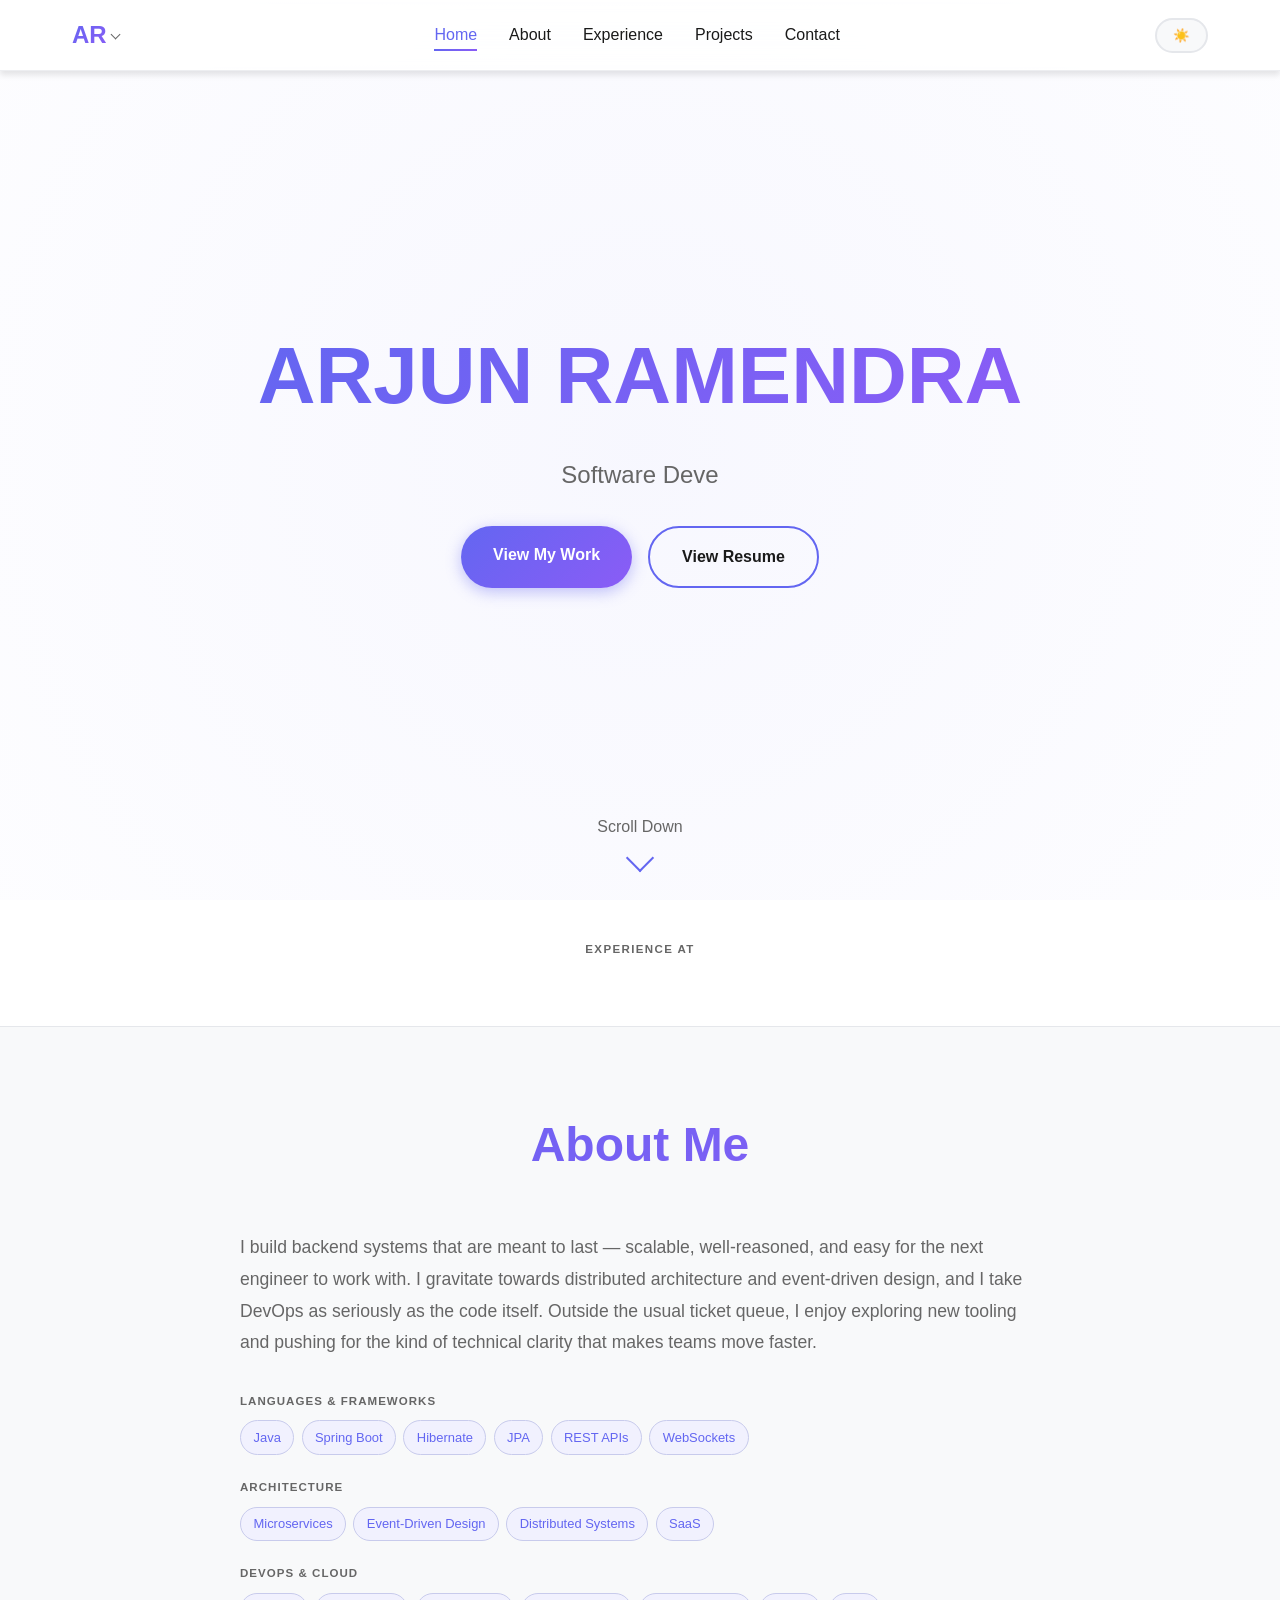
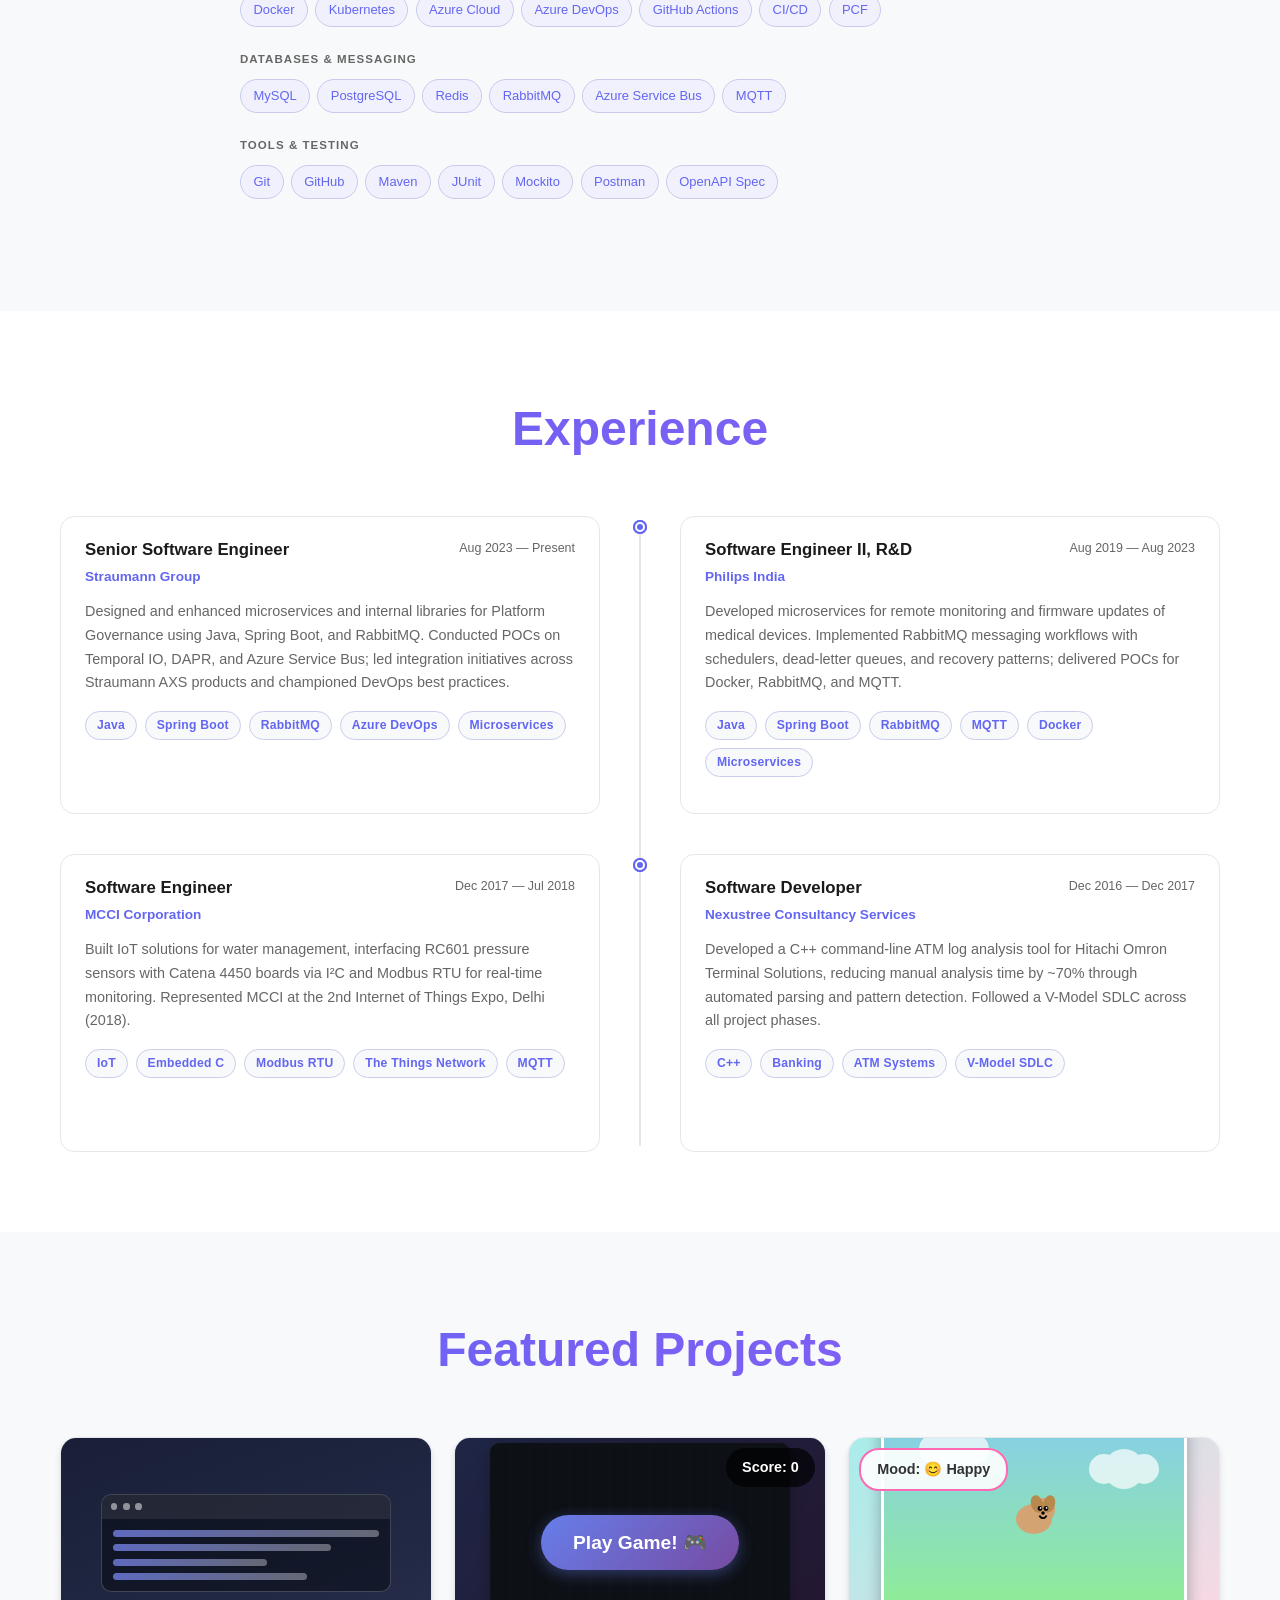
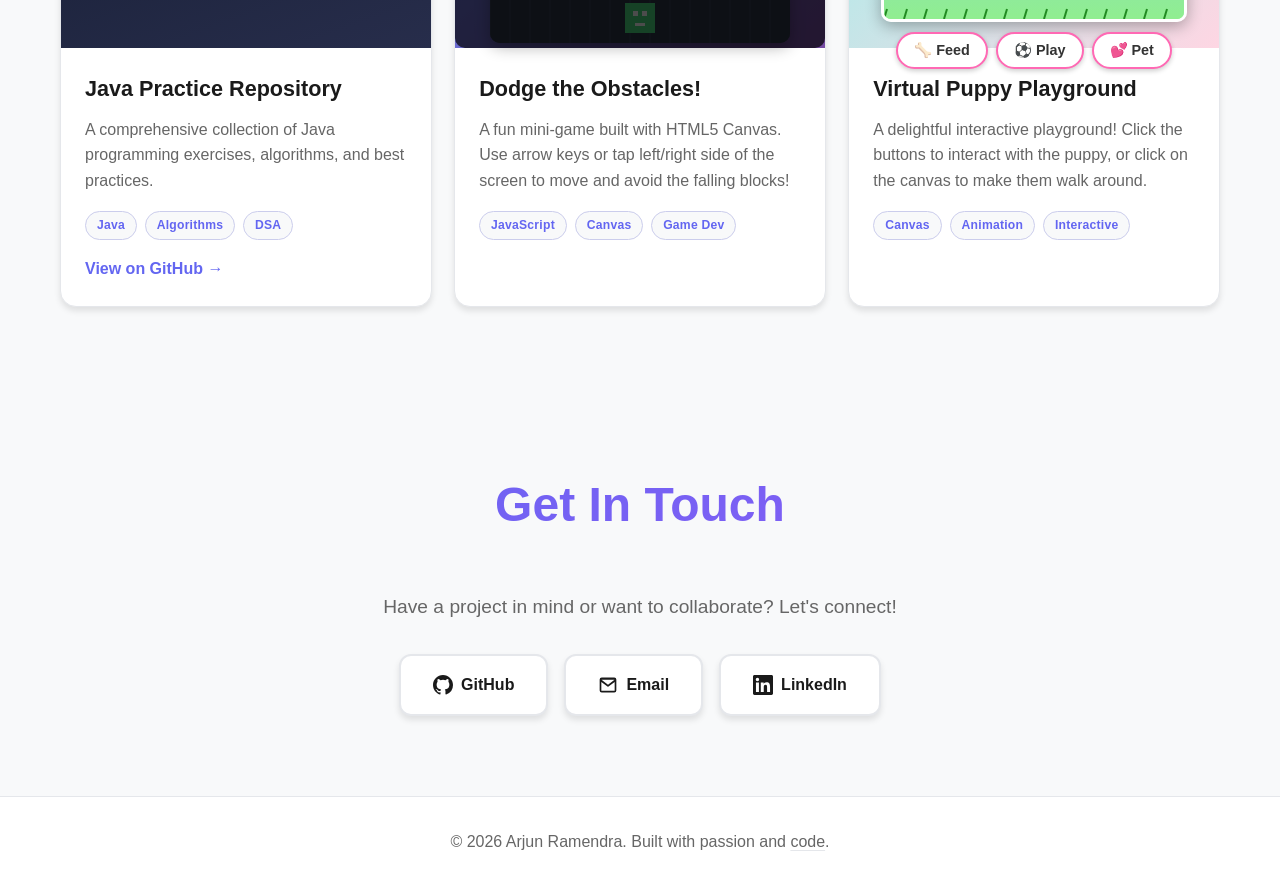
==== commit b0277d79: "Psych Mobile Friendly" ====
--- a/index.html
+++ b/index.html
@@ -49,7 +49,7 @@
                 <button id="themeToggle" class="theme-toggle" aria-label="Toggle theme">
                     <span class="sun-icon">☀️</span>
                     <span class="moon-icon">🌙</span>
-                    <span class="neon-icon">✳</span>
+                    <span class="neon-icon">✳&#xFE0E;</span>
                 </button>
                 <button id="navToggle" class="nav-toggle" aria-label="Toggle navigation" aria-expanded="false">
                     <span></span>
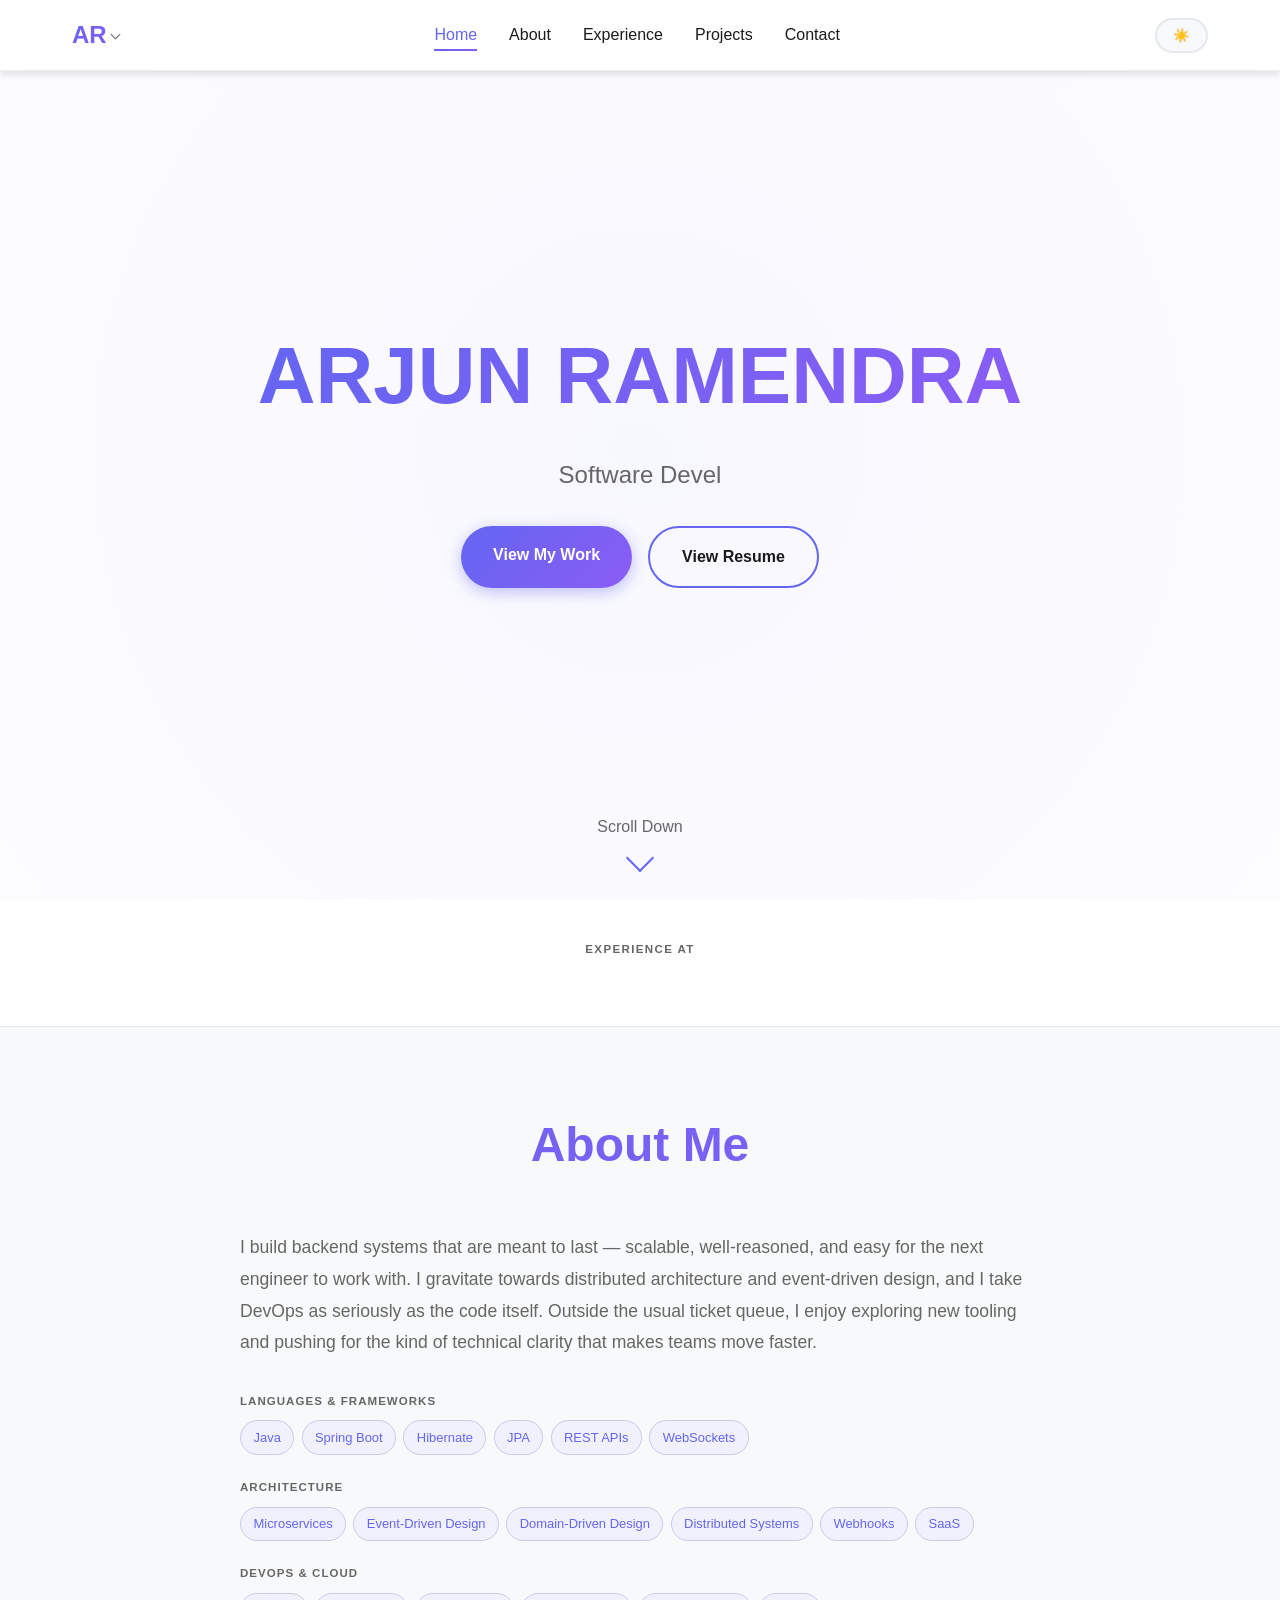
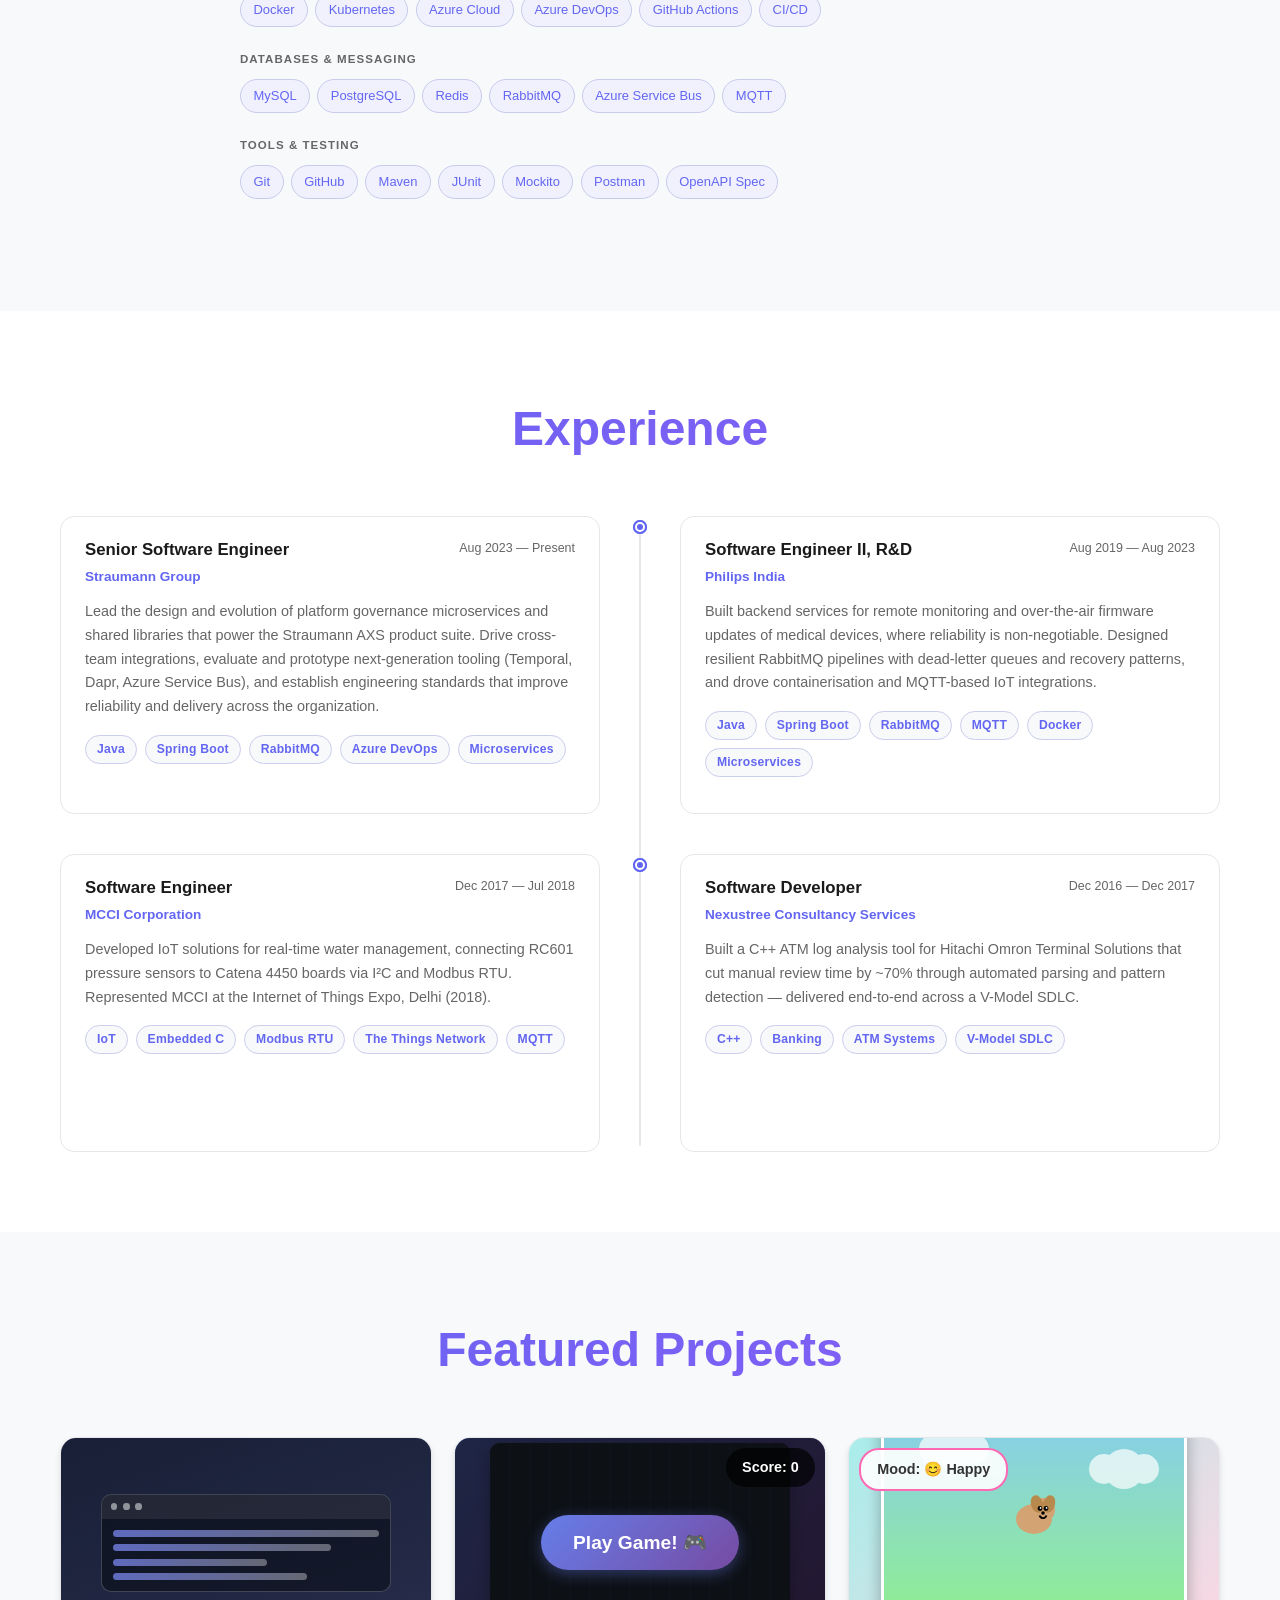
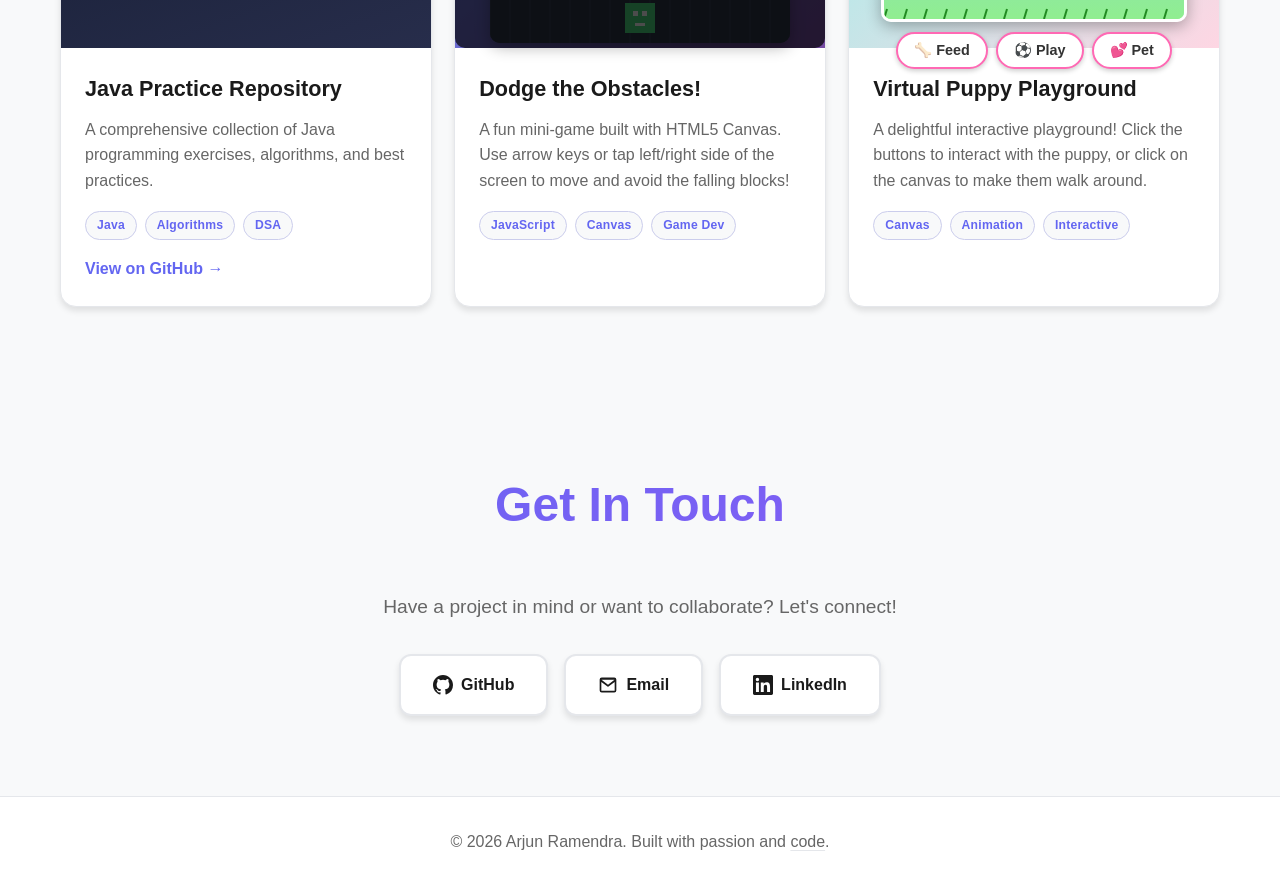
==== commit 7f2b37fb: "Descriptions Refined" ====
--- a/index.html
+++ b/index.html
@@ -123,7 +123,9 @@
                                 <div class="skill-chips">
                                     <span class="skill-chip">Microservices</span>
                                     <span class="skill-chip">Event-Driven Design</span>
+                                    <span class="skill-chip">Domain-Driven Design</span>
                                     <span class="skill-chip">Distributed Systems</span>
+                                    <span class="skill-chip">Webhooks</span>
                                     <span class="skill-chip">SaaS</span>
                                 </div>
                             </div>
@@ -136,7 +138,6 @@
                                     <span class="skill-chip">Azure DevOps</span>
                                     <span class="skill-chip">GitHub Actions</span>
                                     <span class="skill-chip">CI/CD</span>
-                                    <span class="skill-chip">PCF</span>
                                 </div>
                             </div>
                             <div class="skill-group">
@@ -184,7 +185,7 @@
                                 </div>
                                 <span class="timeline-date">Aug 2023 — Present</span>
                             </div>
-                            <p class="timeline-desc">Designed and enhanced microservices and internal libraries for Platform Governance using Java, Spring Boot, and RabbitMQ. Conducted POCs on Temporal IO, DAPR, and Azure Service Bus; led integration initiatives across Straumann AXS products and championed DevOps best practices.</p>
+                            <p class="timeline-desc">Lead the design and evolution of platform governance microservices and shared libraries that power the Straumann AXS product suite. Drive cross-team integrations, evaluate and prototype next-generation tooling (Temporal, Dapr, Azure Service Bus), and establish engineering standards that improve reliability and delivery across the organization.</p>
                             <div class="project-tags">
                                 <span class="tag">Java</span>
                                 <span class="tag">Spring Boot</span>
@@ -205,7 +206,7 @@
                                 </div>
                                 <span class="timeline-date">Aug 2019 — Aug 2023</span>
                             </div>
-                            <p class="timeline-desc">Developed microservices for remote monitoring and firmware updates of medical devices. Implemented RabbitMQ messaging workflows with schedulers, dead-letter queues, and recovery patterns; delivered POCs for Docker, RabbitMQ, and MQTT.</p>
+                            <p class="timeline-desc">Built backend services for remote monitoring and over-the-air firmware updates of medical devices, where reliability is non-negotiable. Designed resilient RabbitMQ pipelines with dead-letter queues and recovery patterns, and drove containerisation and MQTT-based IoT integrations.</p>
                             <div class="project-tags">
                                 <span class="tag">Java</span>
                                 <span class="tag">Spring Boot</span>
@@ -227,7 +228,7 @@
                                 </div>
                                 <span class="timeline-date">Dec 2017 — Jul 2018</span>
                             </div>
-                            <p class="timeline-desc">Built IoT solutions for water management, interfacing RC601 pressure sensors with Catena 4450 boards via I²C and Modbus RTU for real-time monitoring. Represented MCCI at the 2nd Internet of Things Expo, Delhi (2018).</p>
+                            <p class="timeline-desc">Developed IoT solutions for real-time water management, connecting RC601 pressure sensors to Catena 4450 boards via I²C and Modbus RTU. Represented MCCI at the Internet of Things Expo, Delhi (2018).</p>
                             <div class="project-tags">
                                 <span class="tag">IoT</span>
                                 <span class="tag">Embedded C</span>
@@ -248,7 +249,7 @@
                                 </div>
                                 <span class="timeline-date">Dec 2016 — Dec 2017</span>
                             </div>
-                            <p class="timeline-desc">Developed a C++ command-line ATM log analysis tool for Hitachi Omron Terminal Solutions, reducing manual analysis time by ~70% through automated parsing and pattern detection. Followed a V-Model SDLC across all project phases.</p>
+                            <p class="timeline-desc">Built a C++ ATM log analysis tool for Hitachi Omron Terminal Solutions that cut manual review time by ~70% through automated parsing and pattern detection — delivered end-to-end across a V-Model SDLC.</p>
                             <div class="project-tags">
                                 <span class="tag">C++</span>
                                 <span class="tag">Banking</span>
--- a/style.css
+++ b/style.css
@@ -622,7 +622,8 @@
                 filter var(--motion-medium) var(--ease-smooth);
 }
 
-body.dark-mode .company-logo {
+body.dark-mode .company-logo,
+body.neon-mode .company-logo {
     filter: grayscale(0.3) brightness(1.6);
 }
 
@@ -630,7 +631,8 @@
     filter: grayscale(0.3) brightness(1.5);
 }
 
-body.dark-mode .company-logo--straumann {
+body.dark-mode .company-logo--straumann,
+body.neon-mode .company-logo--straumann {
     filter: grayscale(0.3) brightness(2.4);
 }
 
@@ -640,7 +642,8 @@
         filter: grayscale(0);
     }
 
-    body.dark-mode .company-logo:hover {
+    body.dark-mode .company-logo:hover,
+    body.neon-mode .company-logo:hover {
         filter: grayscale(0) brightness(1.2);
     }
 }
@@ -1227,17 +1230,34 @@
 
 /* Navbar gets a faint cyan border */
 body.neon-mode .navbar {
-    border-bottom-color: rgba(0, 229, 255, 0.18);
-    box-shadow: 0 2px 24px rgba(0, 229, 255, 0.07);
+    animation: neon-navbar-hue 10s linear infinite;
+}
+
+@keyframes neon-navbar-hue {
+    0%   { border-bottom-color: rgba(0, 229, 255, 0.22);   box-shadow: 0 2px 24px rgba(0, 229, 255, 0.09); }
+    20%  { border-bottom-color: rgba(255, 45, 155, 0.22);  box-shadow: 0 2px 24px rgba(255, 45, 155, 0.09); }
+    40%  { border-bottom-color: rgba(167, 139, 250, 0.22); box-shadow: 0 2px 24px rgba(167, 139, 250, 0.09); }
+    60%  { border-bottom-color: rgba(52, 211, 153, 0.22);  box-shadow: 0 2px 24px rgba(52, 211, 153, 0.09); }
+    80%  { border-bottom-color: rgba(251, 146, 60, 0.22);  box-shadow: 0 2px 24px rgba(251, 146, 60, 0.09); }
+    100% { border-bottom-color: rgba(0, 229, 255, 0.22);   box-shadow: 0 2px 24px rgba(0, 229, 255, 0.09); }
 }
 
 /* Section headings get a soft cyan glow via filter */
 body.neon-mode .section-title {
-    filter: drop-shadow(0 0 14px rgba(0, 229, 255, 0.35));
+    animation: neon-title-hue 10s linear infinite;
 }
 
 body.neon-mode .hero-title {
-    filter: drop-shadow(0 0 20px rgba(0, 229, 255, 0.28));
+    animation: neon-title-hue 10s linear infinite;
+}
+
+@keyframes neon-title-hue {
+    0%   { filter: drop-shadow(0 0 16px rgba(0, 229, 255, 0.5)); }
+    20%  { filter: drop-shadow(0 0 16px rgba(255, 45, 155, 0.5)); }
+    40%  { filter: drop-shadow(0 0 16px rgba(167, 139, 250, 0.5)); }
+    60%  { filter: drop-shadow(0 0 16px rgba(52, 211, 153, 0.5)); }
+    80%  { filter: drop-shadow(0 0 16px rgba(251, 146, 60, 0.5)); }
+    100% { filter: drop-shadow(0 0 16px rgba(0, 229, 255, 0.5)); }
 }
 
 /* Cards — purple border tint + subtle inner glow */
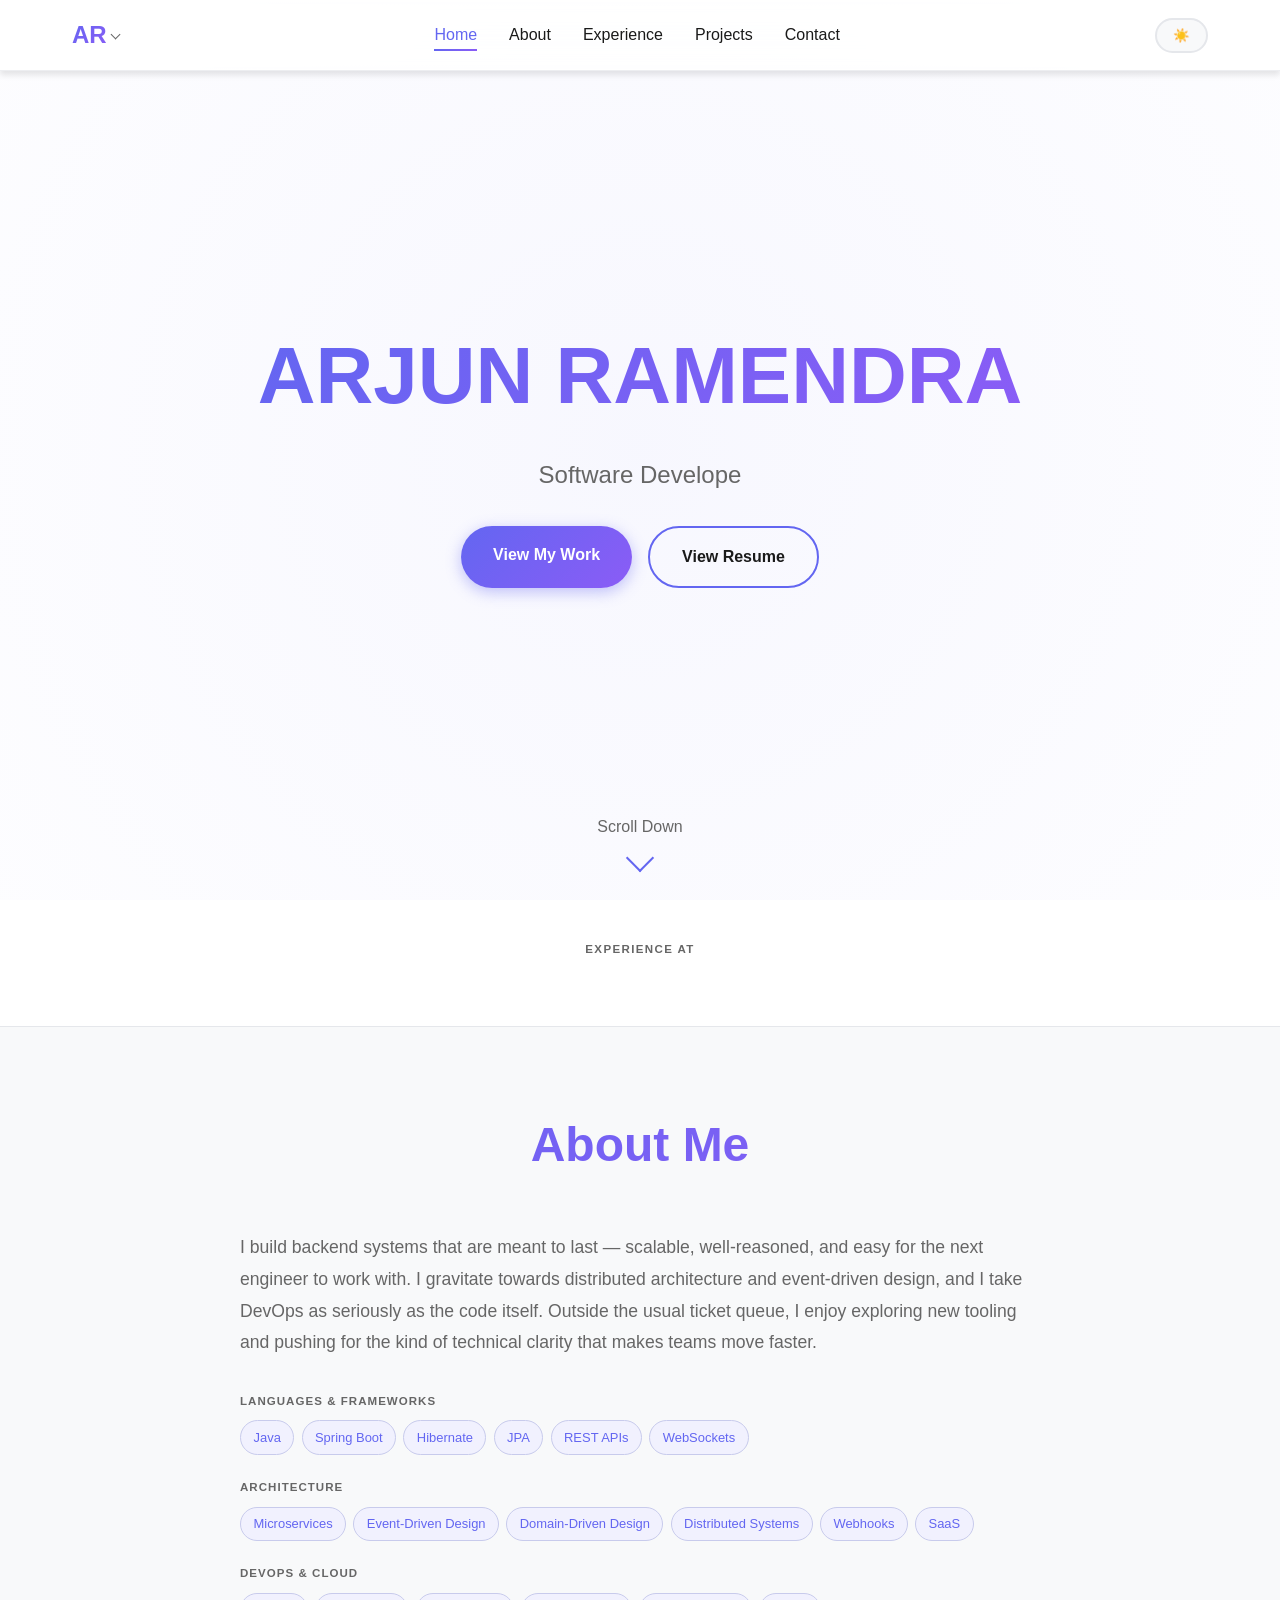
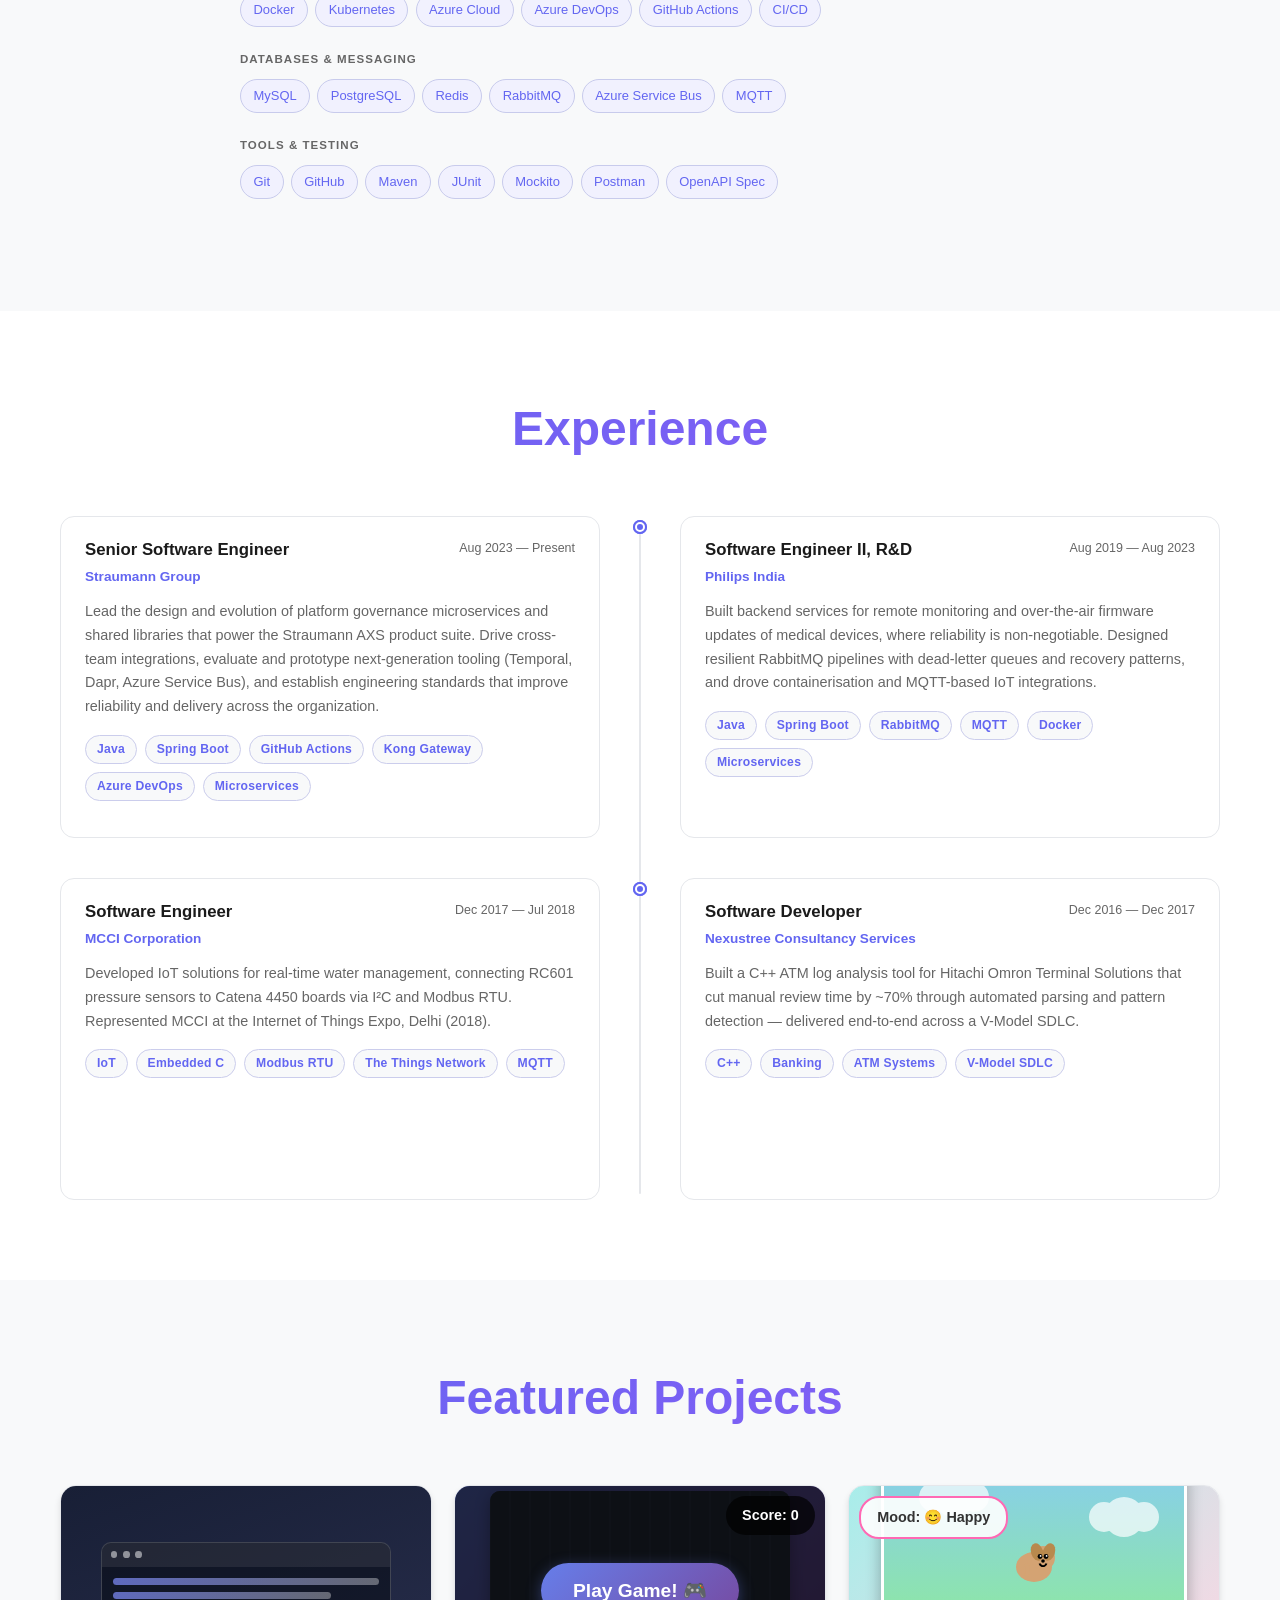
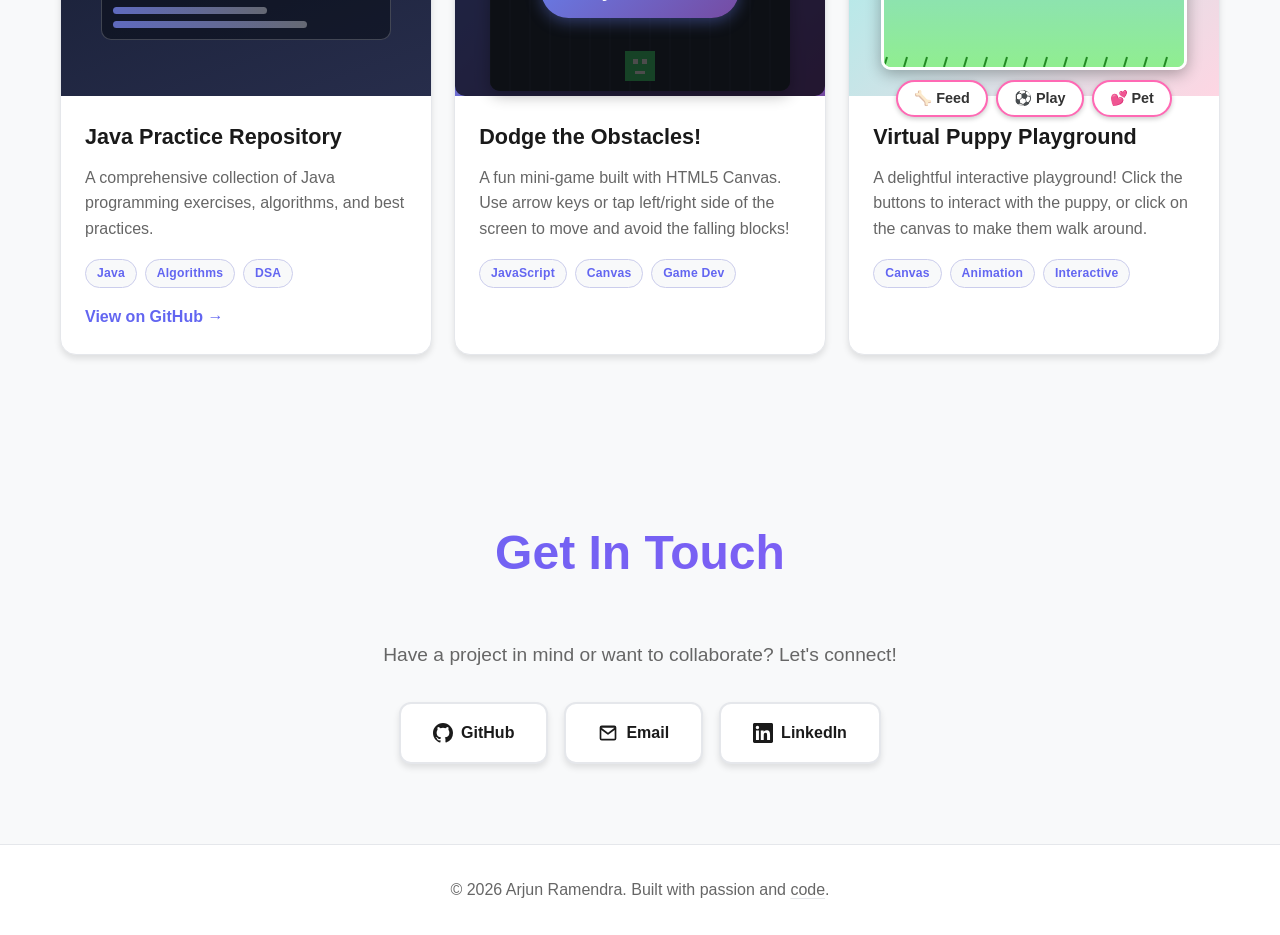
==== commit 6c6ce0d5: "Skill Chips" ====
--- a/index.html
+++ b/index.html
@@ -125,6 +125,7 @@
                                     <span class="skill-chip">Event-Driven Design</span>
                                     <span class="skill-chip">Domain-Driven Design</span>
                                     <span class="skill-chip">Distributed Systems</span>
+
                                     <span class="skill-chip">Webhooks</span>
                                     <span class="skill-chip">SaaS</span>
                                 </div>
@@ -189,7 +190,8 @@
                             <div class="project-tags">
                                 <span class="tag">Java</span>
                                 <span class="tag">Spring Boot</span>
-                                <span class="tag">RabbitMQ</span>
+                                <span class="tag">GitHub Actions</span>
+                                <span class="tag">Kong Gateway</span>
                                 <span class="tag">Azure DevOps</span>
                                 <span class="tag">Microservices</span>
                             </div>
--- a/style.css
+++ b/style.css
@@ -51,6 +51,8 @@
     --shadow: 0 4px 16px rgba(0, 0, 0, 0.85);
     --shadow-lg: 0 12px 40px rgba(0, 0, 0, 0.95);
     --border-color: #1a1a38;
+    scrollbar-width: thin;
+    scrollbar-color: #8b00ff #07071a;
 }
 
 /* ===== Base Styles ===== */
@@ -1260,22 +1262,23 @@
     100% { filter: drop-shadow(0 0 16px rgba(0, 229, 255, 0.5)); }
 }
 
-/* Cards — purple border tint + subtle inner glow */
+/* Cards — pulsing border glow between purple and cyan */
 body.neon-mode .timeline-content,
-body.neon-mode .project-card {
+body.neon-mode .project-card,
+body.neon-mode .logo-popup {
     border-color: rgba(139, 0, 255, 0.3);
-    box-shadow: 0 0 20px rgba(139, 0, 255, 0.1),
-                inset 0 0 24px rgba(0, 229, 255, 0.03);
-}
-
-body.neon-mode .timeline-content:hover {
+    animation: neon-card-pulse 4s ease-in-out infinite;
+}
+
+body.neon-mode .timeline-content:hover,
+body.neon-mode .project-card:hover {
     border-color: rgba(0, 229, 255, 0.45);
-    box-shadow: 0 0 28px rgba(0, 229, 255, 0.18), 0 8px 32px rgba(0, 0, 0, 0.7);
-}
-
-body.neon-mode .project-card:hover {
-    box-shadow: 0 0 28px rgba(139, 0, 255, 0.22), 0 14px 36px rgba(0, 0, 0, 0.7);
-    border-color: rgba(0, 229, 255, 0.3);
+    animation-play-state: paused;
+}
+
+@keyframes neon-card-pulse {
+    0%, 100% { box-shadow: 0 0 16px rgba(139, 0, 255, 0.12), inset 0 0 20px rgba(0, 229, 255, 0.03); }
+    50%       { box-shadow: 0 0 22px rgba(0, 229, 255, 0.16), inset 0 0 20px rgba(139, 0, 255, 0.04); }
 }
 
 /* Skill chips — cyan outline + glow */
@@ -1319,10 +1322,73 @@
     box-shadow: 0 0 20px rgba(0, 229, 255, 0.25);
 }
 
+/* Contact icon pulse — each icon a different neon colour, staggered */
+body.neon-mode .contact-btn:nth-child(1) .icon {
+    animation: neon-icon-cyan 3s ease-in-out infinite;
+}
+
+body.neon-mode .contact-btn:nth-child(2) .icon {
+    animation: neon-icon-magenta 3s ease-in-out infinite;
+    animation-delay: 1s;
+}
+
+body.neon-mode .contact-btn:nth-child(3) .icon {
+    animation: neon-icon-purple 3s ease-in-out infinite;
+    animation-delay: 2s;
+}
+
+@keyframes neon-icon-cyan {
+    0%, 100% { filter: drop-shadow(0 0 3px rgba(0, 229, 255, 0.3)); }
+    50%       { filter: drop-shadow(0 0 10px rgba(0, 229, 255, 0.95)); }
+}
+
+@keyframes neon-icon-magenta {
+    0%, 100% { filter: drop-shadow(0 0 3px rgba(255, 45, 155, 0.3)); }
+    50%       { filter: drop-shadow(0 0 10px rgba(255, 45, 155, 0.95)); }
+}
+
+@keyframes neon-icon-purple {
+    0%, 100% { filter: drop-shadow(0 0 3px rgba(139, 0, 255, 0.3)); }
+    50%       { filter: drop-shadow(0 0 10px rgba(139, 0, 255, 0.95)); }
+}
+
 /* Active nav links get a faint glow */
 body.neon-mode .nav-link.active,
 body.neon-mode .mobile-nav-link.active {
     text-shadow: 0 0 10px var(--accent-primary);
+}
+
+/* Nav underline — slide from centre + neon glow in neon mode */
+body.neon-mode .nav-link::after {
+    left: 50%;
+    transition: width var(--motion-medium) var(--ease-smooth),
+                left var(--motion-medium) var(--ease-smooth),
+                box-shadow var(--motion-medium) ease;
+}
+
+body.neon-mode .nav-link:hover::after,
+body.neon-mode .nav-link.active::after {
+    left: 0;
+    box-shadow: 0 0 8px rgba(0, 229, 255, 0.7), 0 0 16px rgba(139, 0, 255, 0.4);
+}
+
+/* Button ripple */
+body.neon-mode .btn {
+    overflow: hidden;
+}
+
+.neon-ripple {
+    position: absolute;
+    border-radius: 50%;
+    transform: scale(0);
+    background: rgba(0, 229, 255, 0.35);
+    box-shadow: 0 0 12px rgba(0, 229, 255, 0.5);
+    pointer-events: none;
+    animation: neon-ripple-expand 0.6s ease-out forwards;
+}
+
+@keyframes neon-ripple-expand {
+    to { transform: scale(4); opacity: 0; }
 }
 
 /* Timeline markers glow cyan */
@@ -1356,6 +1422,127 @@
     100% { color: #00e5ff; text-shadow: 0 0 6px #00e5ff, 0 0 18px rgba(0,229,255,0.6); }
 }
 
+
+
+/* Section dividers — gradient line at the top of each non-hero section */
+body.neon-mode .about,
+body.neon-mode .experience,
+body.neon-mode .projects,
+body.neon-mode .contact {
+    position: relative;
+}
+
+body.neon-mode .about::before,
+body.neon-mode .experience::before,
+body.neon-mode .projects::before,
+body.neon-mode .contact::before {
+    content: '';
+    position: absolute;
+    top: 0; left: 0; right: 0;
+    height: 1px;
+    background: linear-gradient(90deg,
+        transparent 0%,
+        rgba(0, 229, 255, 0.55) 25%,
+        rgba(139, 0, 255, 0.75) 50%,
+        rgba(255, 45, 155, 0.55) 75%,
+        transparent 100%);
+    pointer-events: none;
+    z-index: 1;
+}
+
+/* Neon scrollbar (webkit) */
+body.neon-mode ::-webkit-scrollbar { width: 6px; }
+body.neon-mode ::-webkit-scrollbar-track { background: #07071a; }
+body.neon-mode ::-webkit-scrollbar-thumb {
+    background: linear-gradient(180deg, #00e5ff, #8b00ff, #ff2d9b);
+    border-radius: 3px;
+}
+body.neon-mode ::-webkit-scrollbar-thumb:hover {
+    background: linear-gradient(180deg, #00e5ff, #ff2d9b);
+}
+
+
+/* Hero name glitch effect */
+body.neon-mode .glitch {
+    position: relative;
+}
+
+body.neon-mode .glitch::before,
+body.neon-mode .glitch::after {
+    content: attr(data-text);
+    position: absolute;
+    top: 0; left: 0;
+    width: 100%;
+    pointer-events: none;
+    background: none;
+    -webkit-background-clip: unset;
+    background-clip: unset;
+}
+
+body.neon-mode .glitch::before {
+    -webkit-text-fill-color: rgba(0, 229, 255, 0.8);
+    animation: neon-glitch-1 15s linear infinite;
+}
+
+body.neon-mode .glitch::after {
+    -webkit-text-fill-color: rgba(255, 45, 155, 0.8);
+    animation: neon-glitch-2 15s linear infinite;
+}
+
+@keyframes neon-glitch-1 {
+    /* Pattern A — thin slices, gentle offset (~3s) */
+    0%, 19.9%  { clip-path: inset(100% 0 0 0); transform: translateX(0); }
+    20%        { clip-path: inset(12% 0 65% 0); transform: translateX(-4px); }
+    20.4%      { clip-path: inset(48% 0 28% 0); transform: translateX(-2px); }
+    20.8%      { clip-path: inset(72% 0 8% 0);  transform: translateX(-5px); }
+    21.2%      { clip-path: inset(100% 0 0 0);  transform: translateX(0); }
+
+    /* Pattern B — wide slices, big offset (~8s) */
+    53.2%      { clip-path: inset(100% 0 0 0);  transform: translateX(0); }
+    53.4%      { clip-path: inset(5% 0 42% 0);  transform: translateX(-8px); }
+    53.8%      { clip-path: inset(38% 0 18% 0); transform: translateX(-3px); }
+    54.2%      { clip-path: inset(62% 0 4% 0);  transform: translateX(-7px); }
+    54.6%      { clip-path: inset(100% 0 0 0);  transform: translateX(0); }
+
+    /* Pattern C — rapid triple flash (~12.75s) */
+    84.9%      { clip-path: inset(100% 0 0 0);  transform: translateX(0); }
+    85%        { clip-path: inset(20% 0 55% 0); transform: translateX(-3px); }
+    85.3%      { clip-path: inset(100% 0 0 0);  transform: translateX(0); }
+    85.6%      { clip-path: inset(58% 0 22% 0); transform: translateX(-6px); }
+    85.9%      { clip-path: inset(100% 0 0 0);  transform: translateX(0); }
+    86.2%      { clip-path: inset(32% 0 44% 0); transform: translateX(-4px); }
+    86.5%      { clip-path: inset(100% 0 0 0);  transform: translateX(0); }
+    100%       { clip-path: inset(100% 0 0 0);  transform: translateX(0); }
+}
+
+@keyframes neon-glitch-2 {
+    /* Pattern A */
+    0%, 19.9%  { clip-path: inset(100% 0 0 0); transform: translateX(0); }
+    20%        { clip-path: inset(58% 0 18% 0); transform: translateX(4px); }
+    20.4%      { clip-path: inset(22% 0 52% 0); transform: translateX(3px); }
+    20.8%      { clip-path: inset(4% 0 78% 0);  transform: translateX(5px); }
+    21.2%      { clip-path: inset(100% 0 0 0);  transform: translateX(0); }
+
+    /* Pattern B */
+    53.2%      { clip-path: inset(100% 0 0 0);  transform: translateX(0); }
+    53.4%      { clip-path: inset(44% 0 6% 0);  transform: translateX(8px); }
+    53.8%      { clip-path: inset(14% 0 52% 0); transform: translateX(4px); }
+    54.2%      { clip-path: inset(72% 0 2% 0);  transform: translateX(7px); }
+    54.6%      { clip-path: inset(100% 0 0 0);  transform: translateX(0); }
+
+    /* Pattern C */
+    84.9%      { clip-path: inset(100% 0 0 0);  transform: translateX(0); }
+    85%        { clip-path: inset(65% 0 14% 0); transform: translateX(3px); }
+    85.3%      { clip-path: inset(100% 0 0 0);  transform: translateX(0); }
+    85.6%      { clip-path: inset(28% 0 50% 0); transform: translateX(6px); }
+    85.9%      { clip-path: inset(100% 0 0 0);  transform: translateX(0); }
+    86.2%      { clip-path: inset(48% 0 28% 0); transform: translateX(4px); }
+    86.5%      { clip-path: inset(100% 0 0 0);  transform: translateX(0); }
+    100%       { clip-path: inset(100% 0 0 0);  transform: translateX(0); }
+}
+
+/* Hero subtitle blinking cursor */
+
 /* ===== Timeline: Desktop two-column alternating ===== */
 @media (min-width: 769px) {
     .timeline {
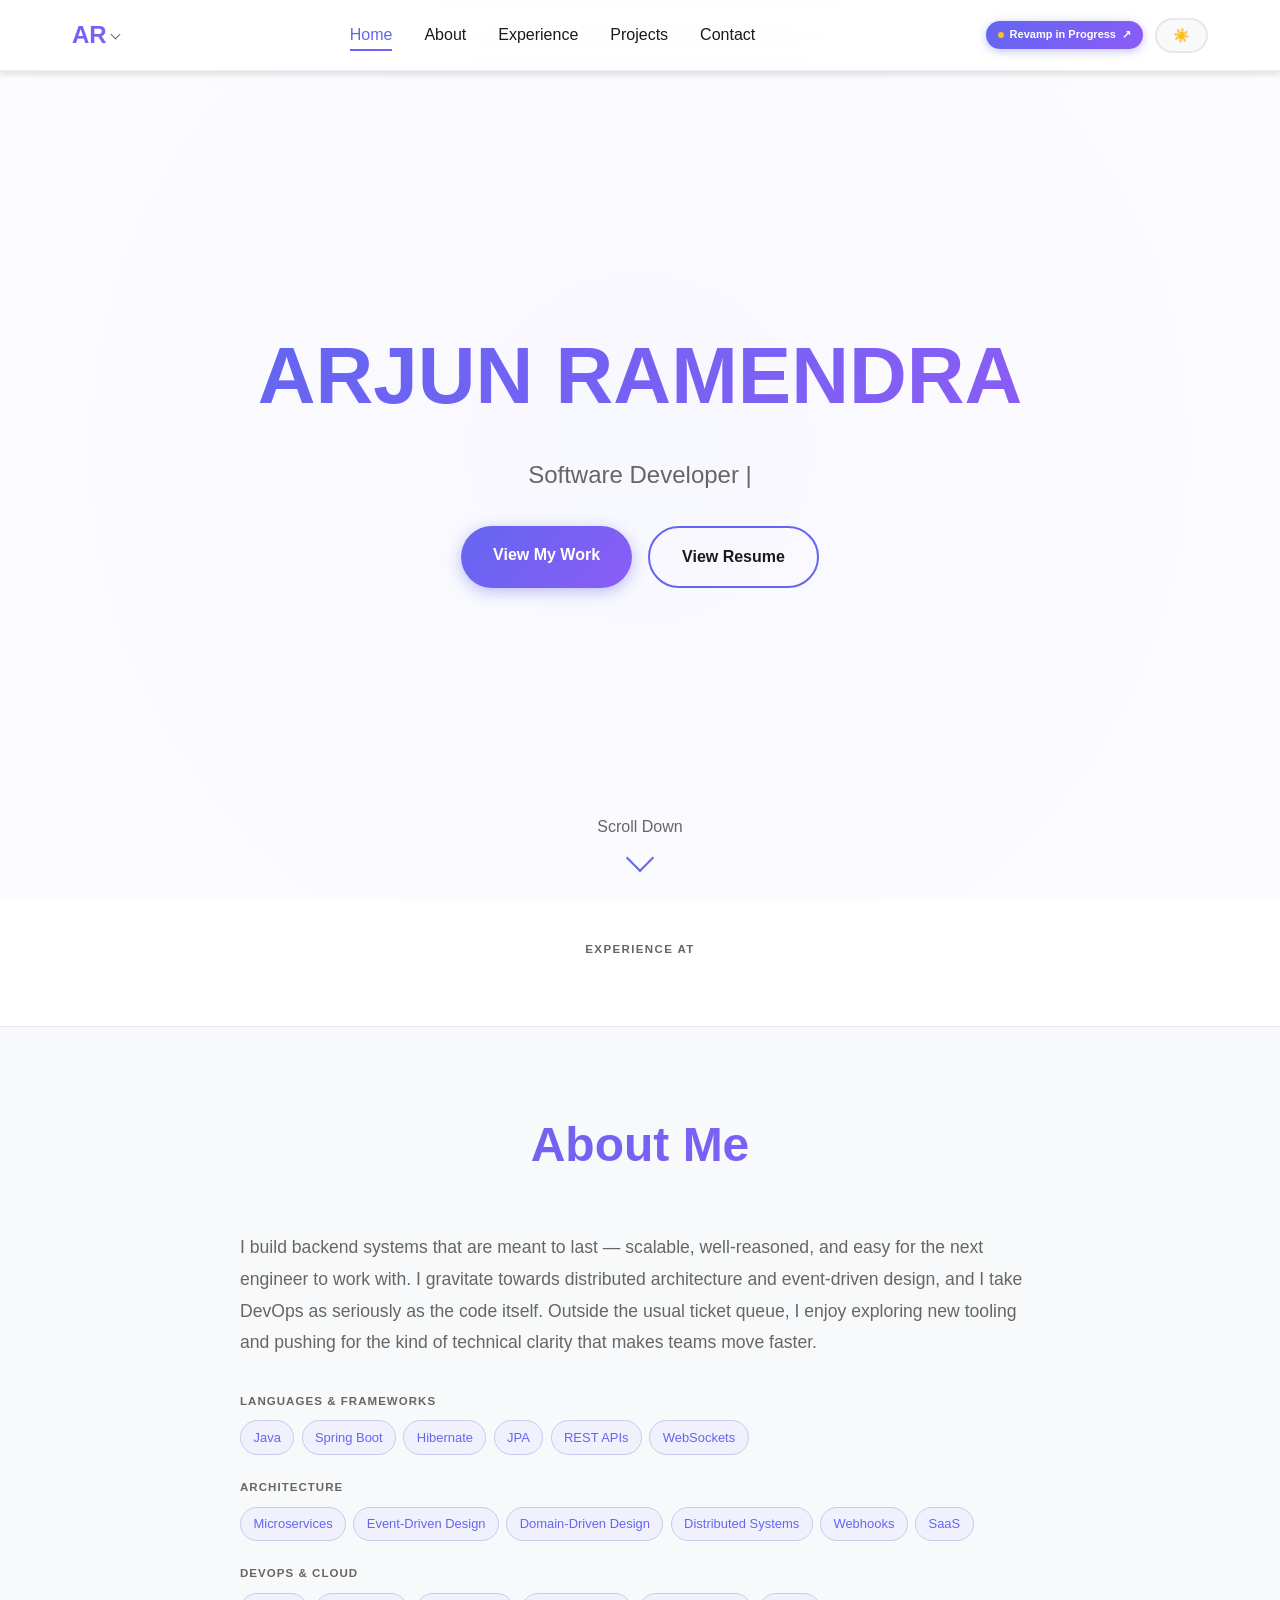
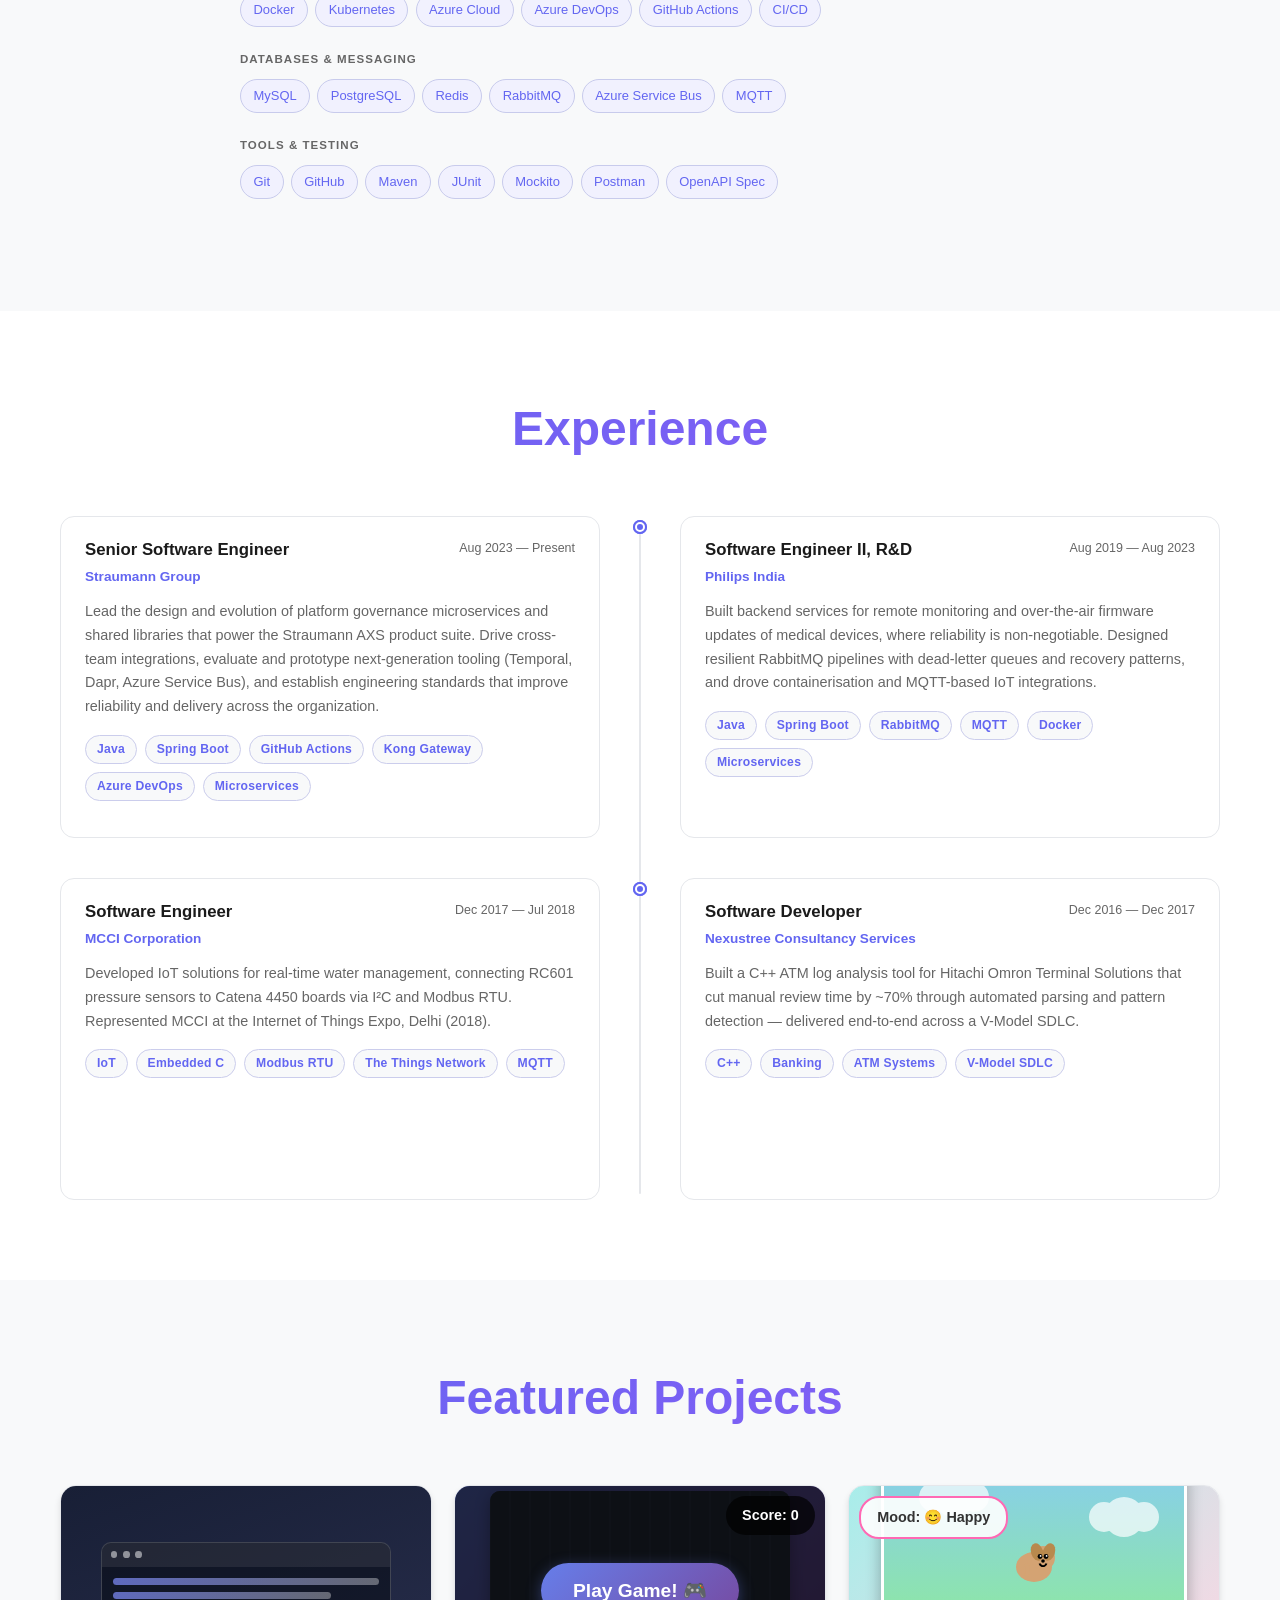
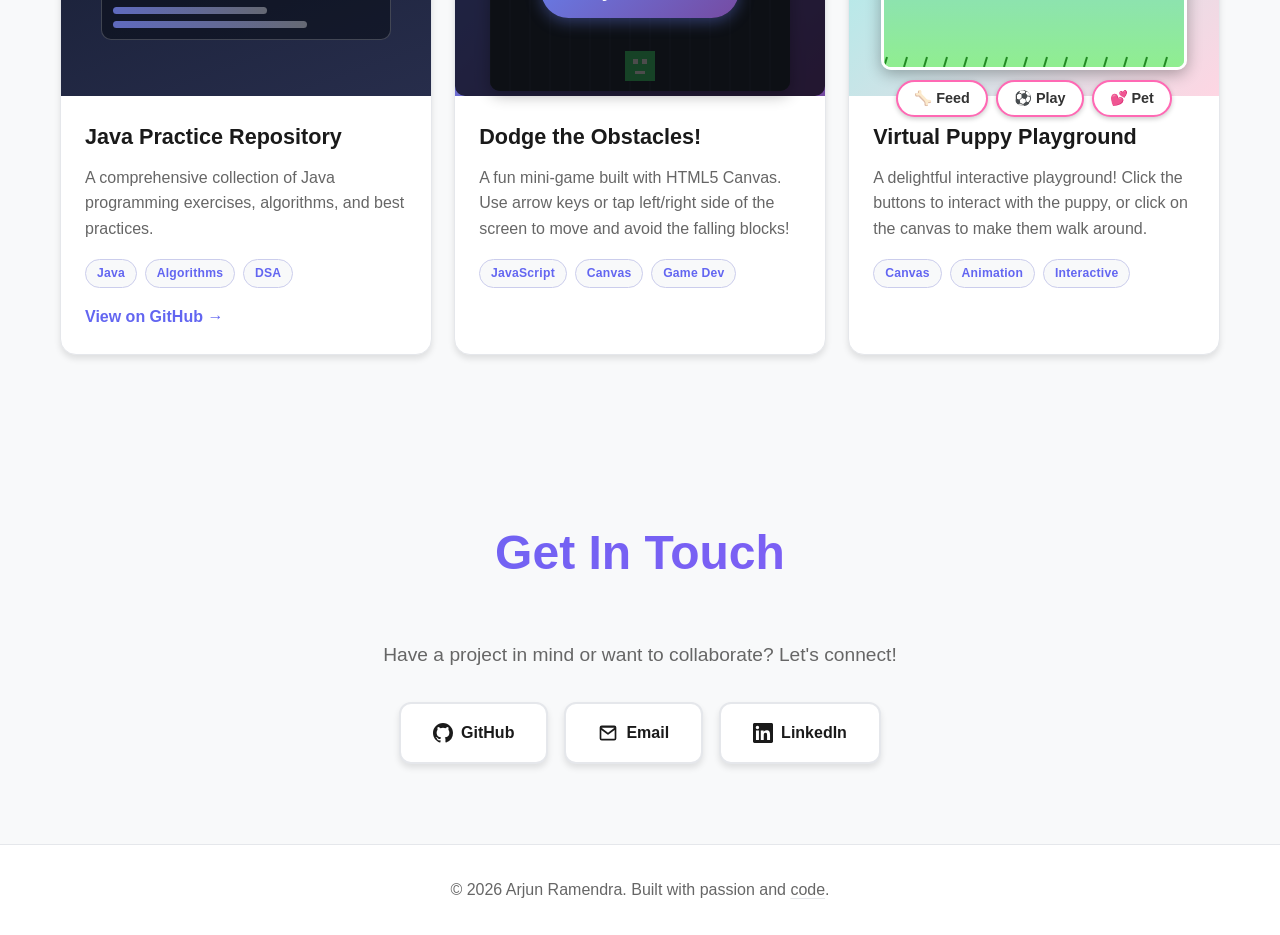
==== commit 56c324f9: "feat: add revamp-in-progress pill to navbar Adds an indigo-violet gradient pill link to the nav-cont" ====
--- a/index.html
+++ b/index.html
@@ -46,6 +46,15 @@
                 <li><a href="#contact" class="nav-link">Contact</a></li>
             </ul>
             <div class="nav-controls">
+                <a href="./Revised%20Portfolio/index.html"
+                   target="_blank"
+                   rel="noopener noreferrer"
+                   class="revamp-pill"
+                   aria-label="Revamp in progress — preview new portfolio">
+                    <span class="revamp-dot"></span>
+                    <span class="revamp-label">Revamp in Progress</span>
+                    ↗
+                </a>
                 <button id="themeToggle" class="theme-toggle" aria-label="Toggle theme">
                     <span class="sun-icon">☀️</span>
                     <span class="moon-icon">🌙</span>
--- a/style.css
+++ b/style.css
@@ -299,6 +299,50 @@
     gap: 0.75rem;
 }
 
+/* Revamp in Progress pill */
+.revamp-pill {
+    display: inline-flex;
+    align-items: center;
+    gap: 6px;
+    background: linear-gradient(135deg, #6366f1, #8b5cf6);
+    color: #ffffff;
+    text-decoration: none;
+    font-size: 11px;
+    font-weight: 600;
+    padding: 5px 12px;
+    border-radius: 20px;
+    box-shadow: 0 2px 10px rgba(99, 102, 241, 0.4);
+    transition: transform var(--motion-fast) var(--ease-smooth),
+                box-shadow var(--motion-fast) var(--ease-smooth);
+    white-space: nowrap;
+}
+
+.revamp-pill:hover {
+    transform: translateY(-1px);
+    box-shadow: 0 4px 16px rgba(99, 102, 241, 0.6);
+    color: #ffffff;
+}
+
+.revamp-dot {
+    width: 6px;
+    height: 6px;
+    background: #fbbf24;
+    border-radius: 50%;
+    flex-shrink: 0;
+    animation: revamp-pulse 2s ease-in-out infinite;
+}
+
+@keyframes revamp-pulse {
+    0%, 100% {
+        box-shadow: 0 0 0 0 rgba(251, 191, 36, 0.7);
+        opacity: 1;
+    }
+    50% {
+        box-shadow: 0 0 0 4px rgba(251, 191, 36, 0);
+        opacity: 0.6;
+    }
+}
+
 .theme-toggle {
     background: var(--bg-secondary);
     border: 2px solid var(--border-color);
@@ -1582,6 +1626,18 @@
         display: flex;
     }
 
+    .revamp-label {
+        display: none;
+    }
+}
+
+@media (prefers-reduced-motion: reduce) {
+    .revamp-dot {
+        animation: none;
+    }
+}
+
+@media (max-width: 768px) {
     /* Mobile menu: animate open/close via grid-template-rows */
     .mobile-menu {
         display: grid;
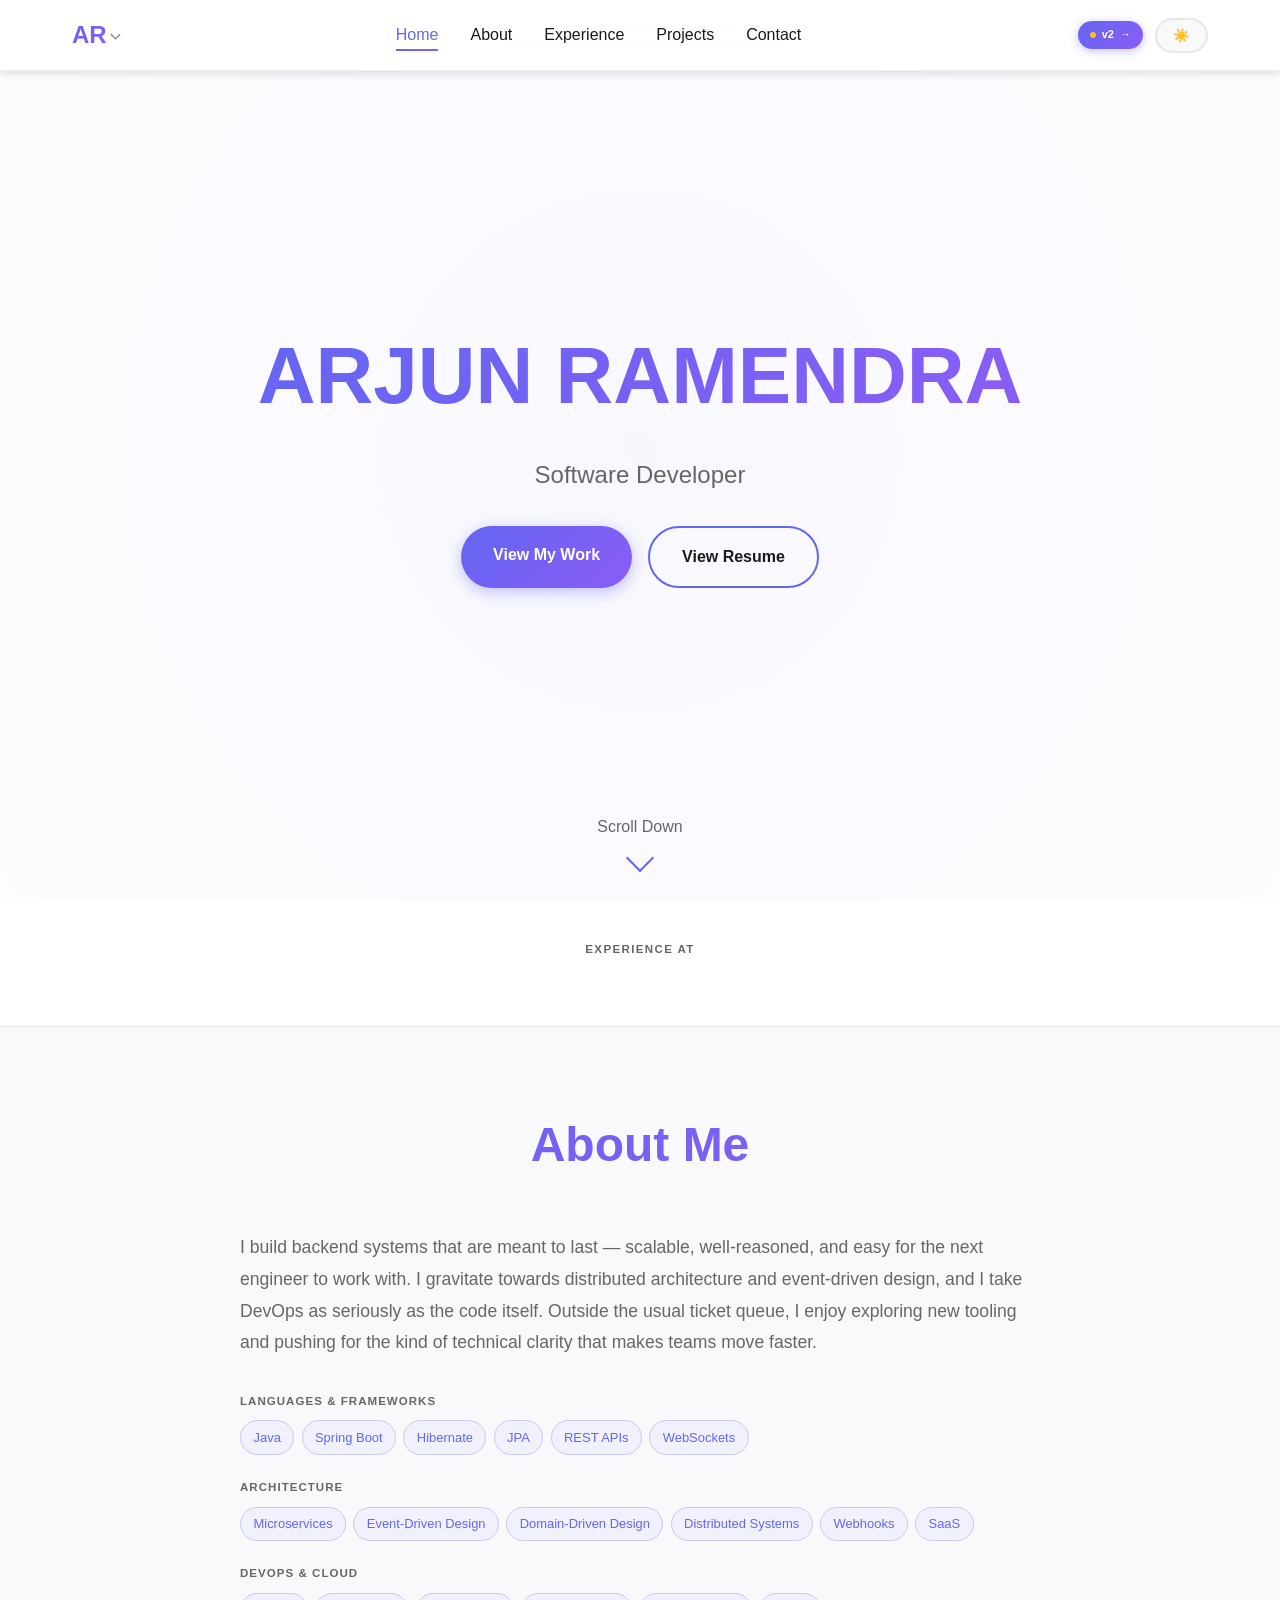
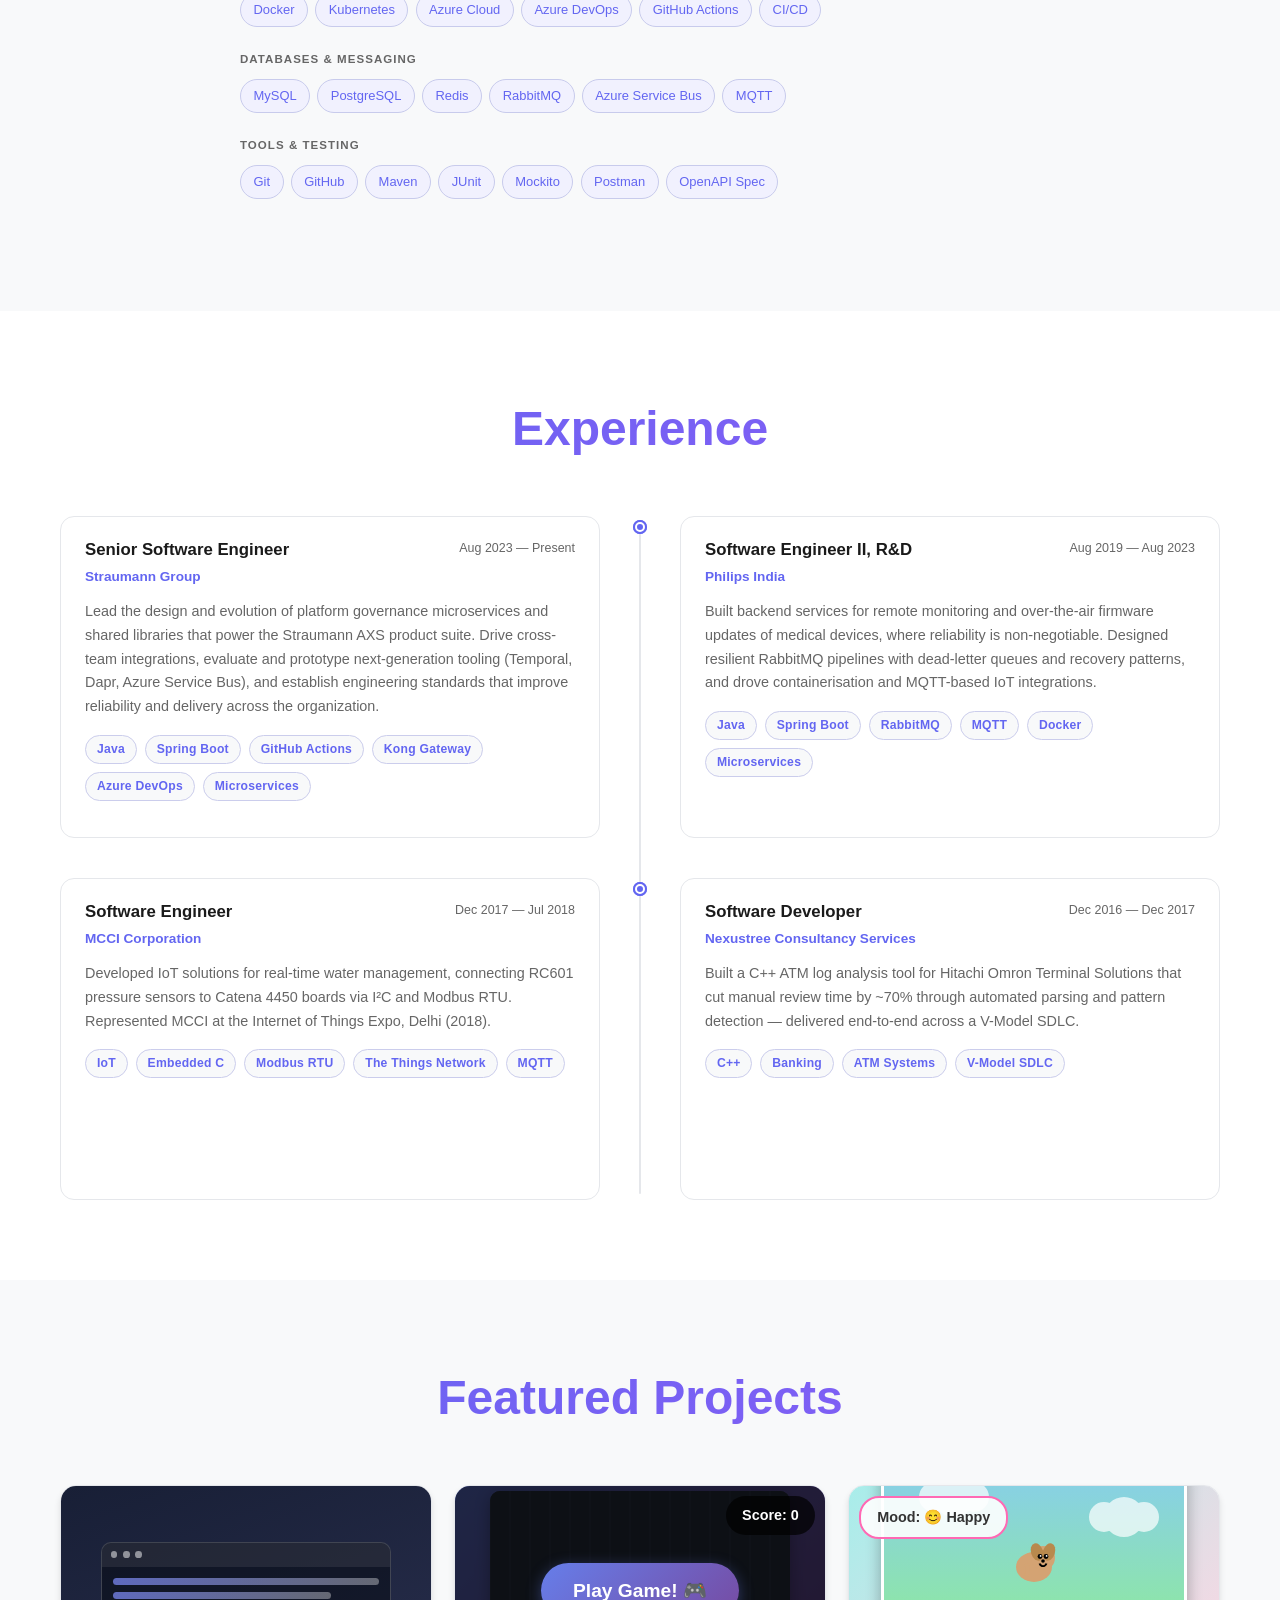
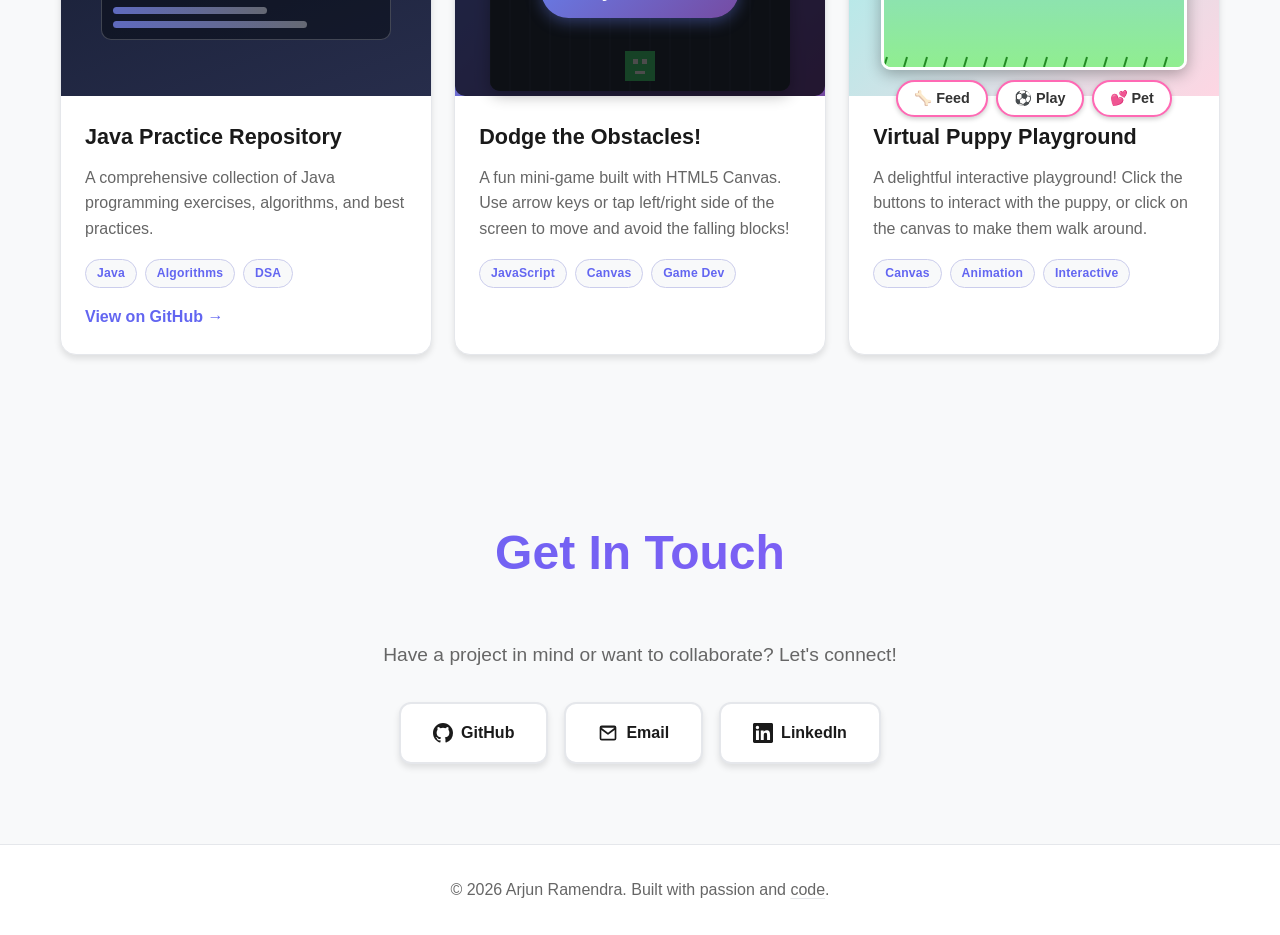
==== commit 824b7e6c: "refine: simplify revamp pill to 'v2 →' Co-Authored-By: Claude Sonnet 4.6 <noreply@anthropic.com>" ====
--- a/index.html
+++ b/index.html
@@ -52,8 +52,8 @@
                    class="revamp-pill"
                    aria-label="Revamp in progress — preview new portfolio">
                     <span class="revamp-dot"></span>
-                    <span class="revamp-label">Revamp in Progress</span>
-                    ↗
+                    <span class="revamp-label">v2</span>
+                    →
                 </a>
                 <button id="themeToggle" class="theme-toggle" aria-label="Toggle theme">
                     <span class="sun-icon">☀️</span>
--- a/style.css
+++ b/style.css
@@ -1626,9 +1626,6 @@
         display: flex;
     }
 
-    .revamp-label {
-        display: none;
-    }
 }
 
 @media (prefers-reduced-motion: reduce) {
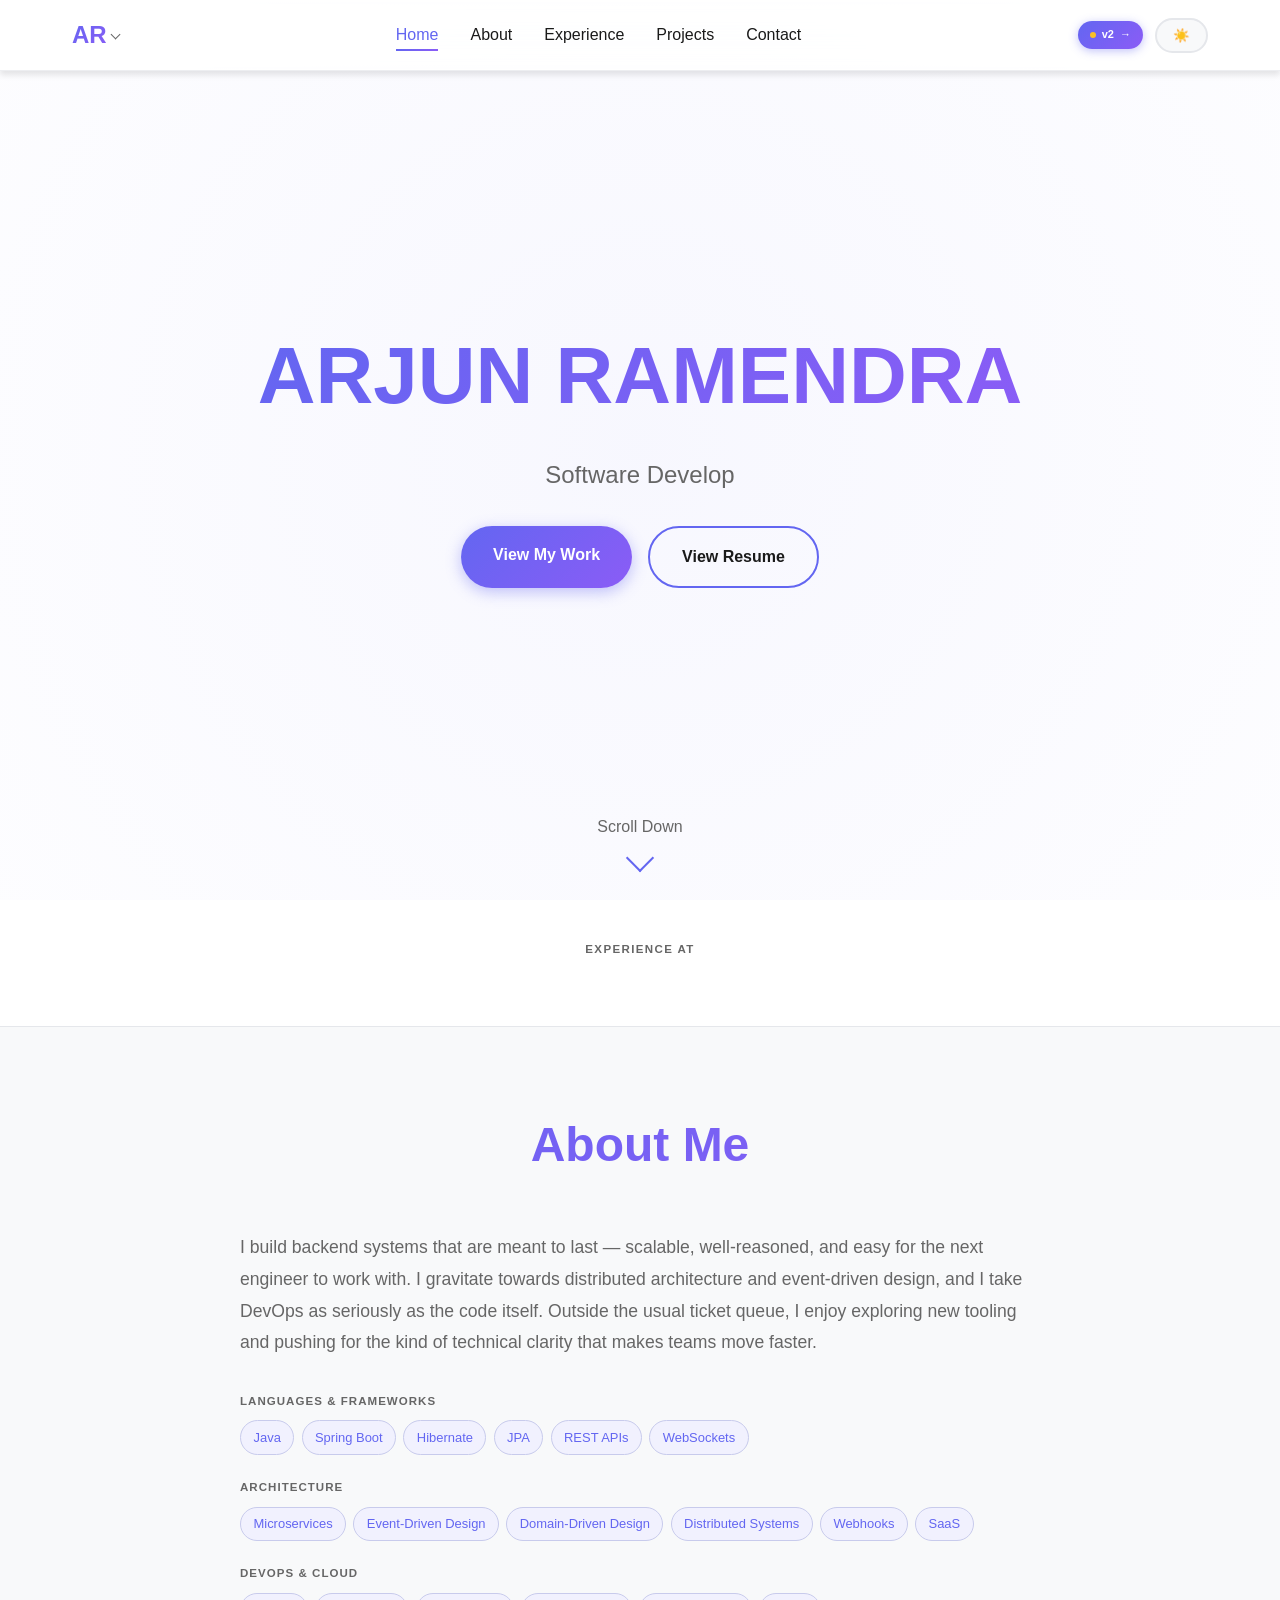
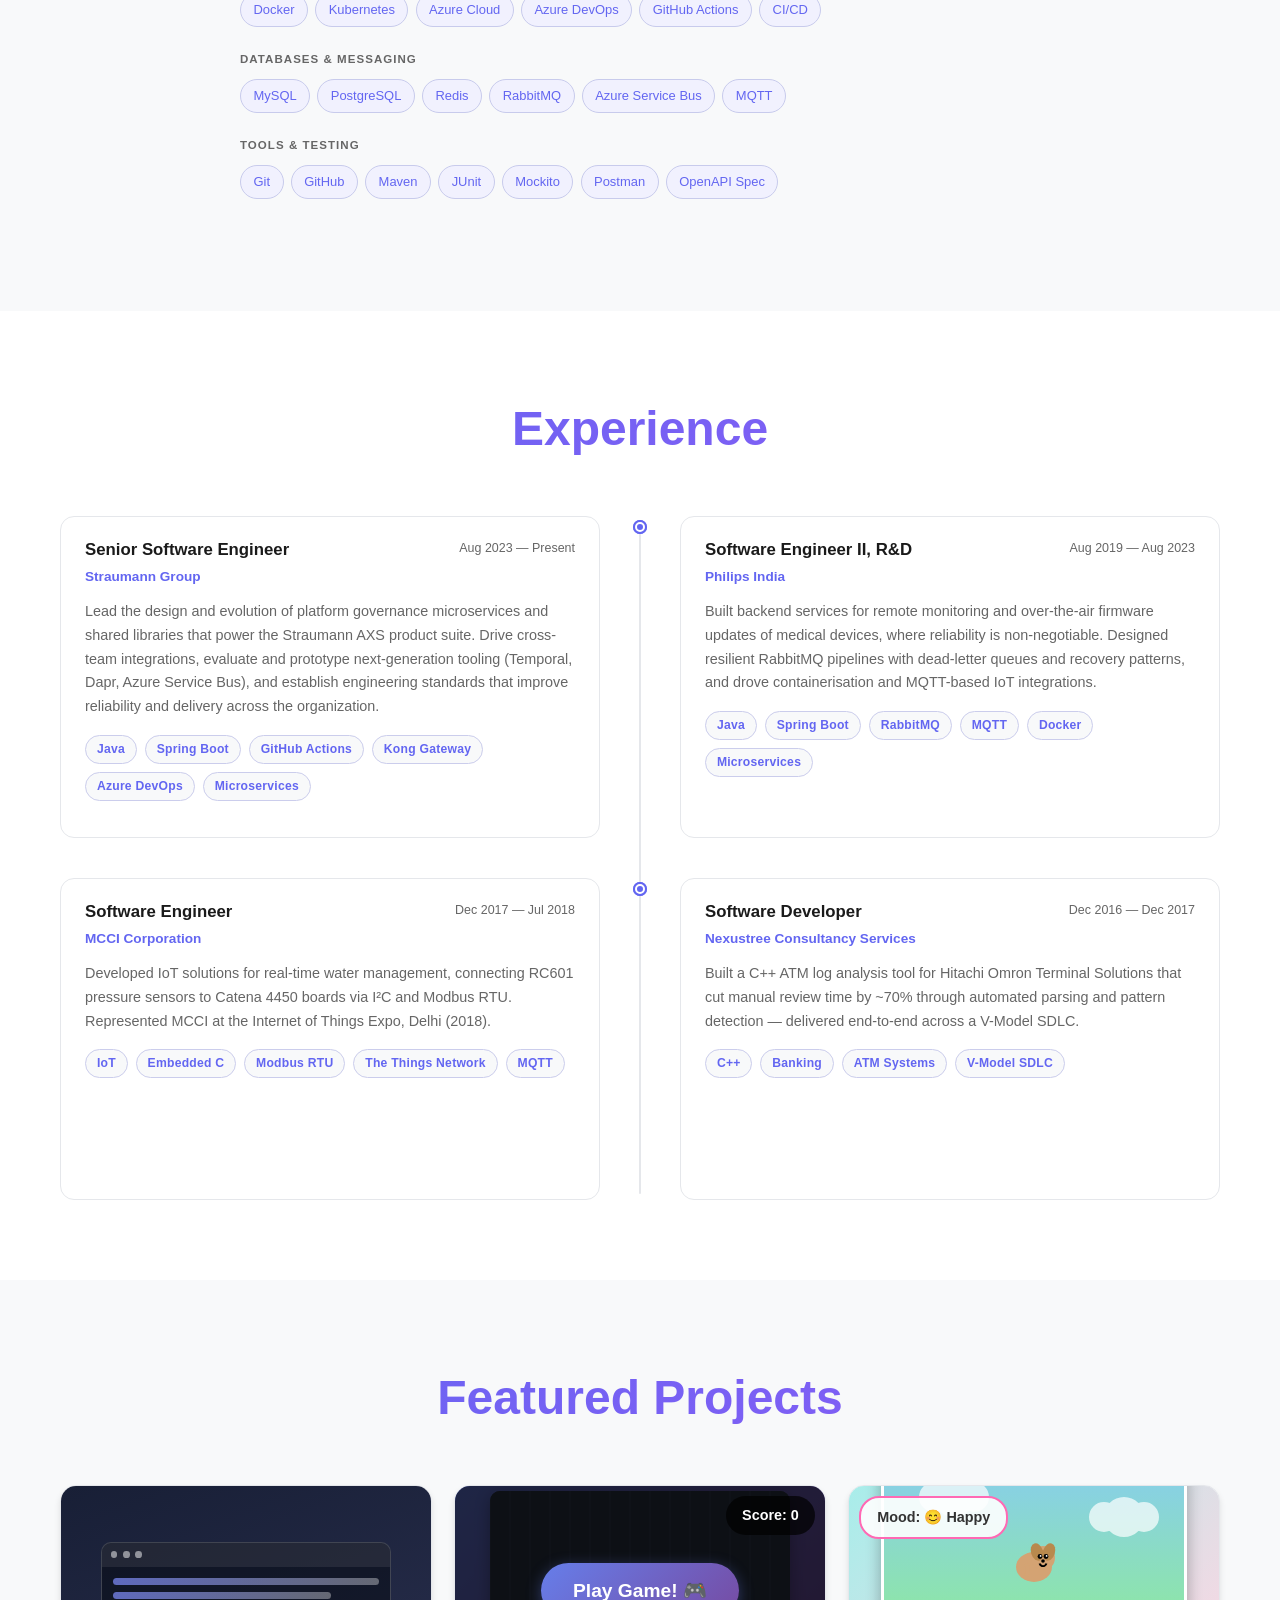
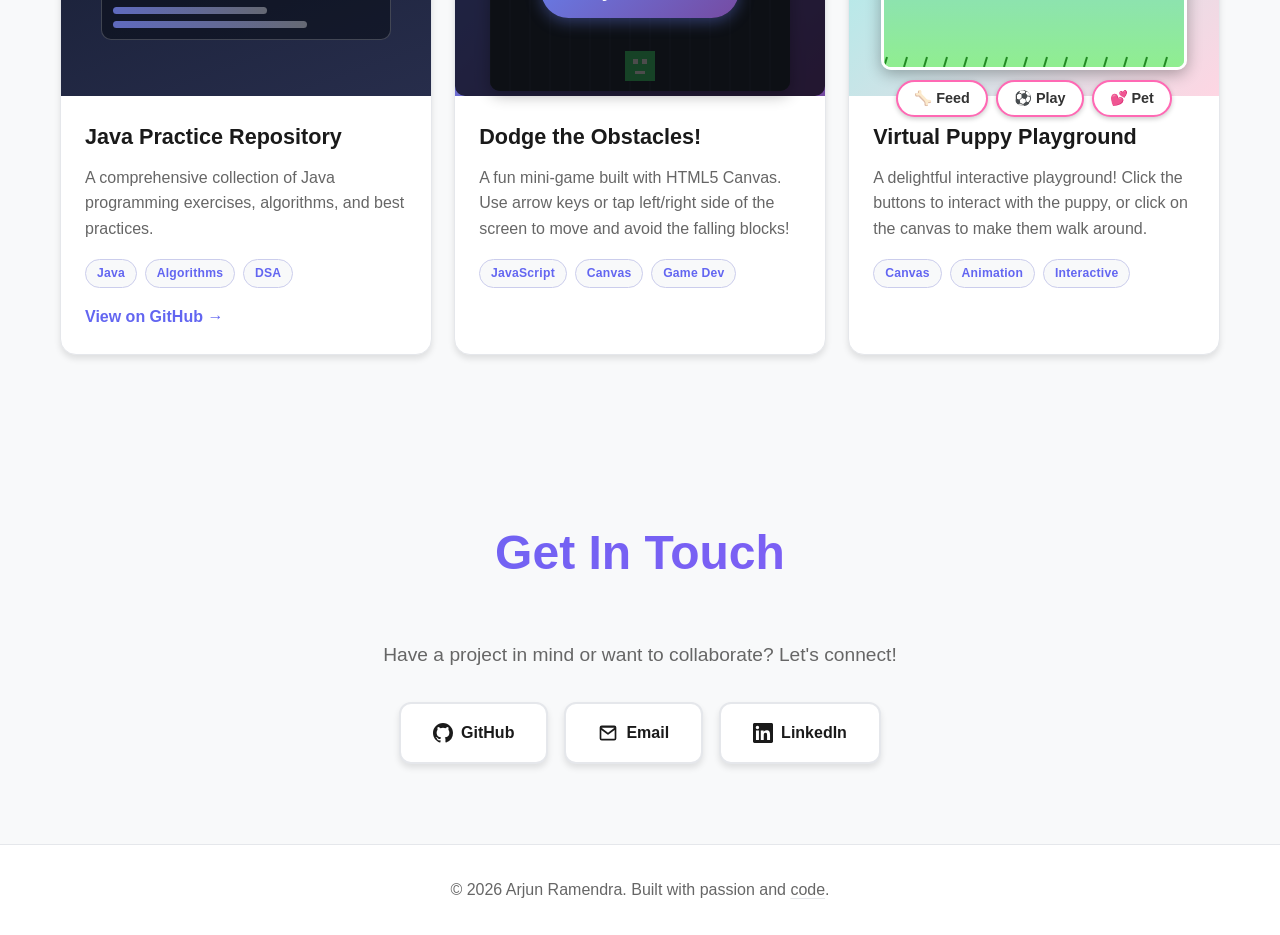
==== commit af80be86: "fix: correct GitHub URL typo and remove PCF from non-Philips sections - Fix arjunramendra1 → arjunra" ====
--- a/index.html
+++ b/index.html
@@ -26,7 +26,7 @@
                     <img
                         class="logo-popup-photo"
                         src="./assets/images/profile-photo.JPG"
-                        onerror="this.onerror=null;this.src='https://github.com/arjunramendra1.png';"
+                        onerror="this.onerror=null;this.src='https://github.com/arjunramendra.png';"
                         alt="Arjun Ramendra profile photo"
                     >
                     <div class="logo-popup-content">
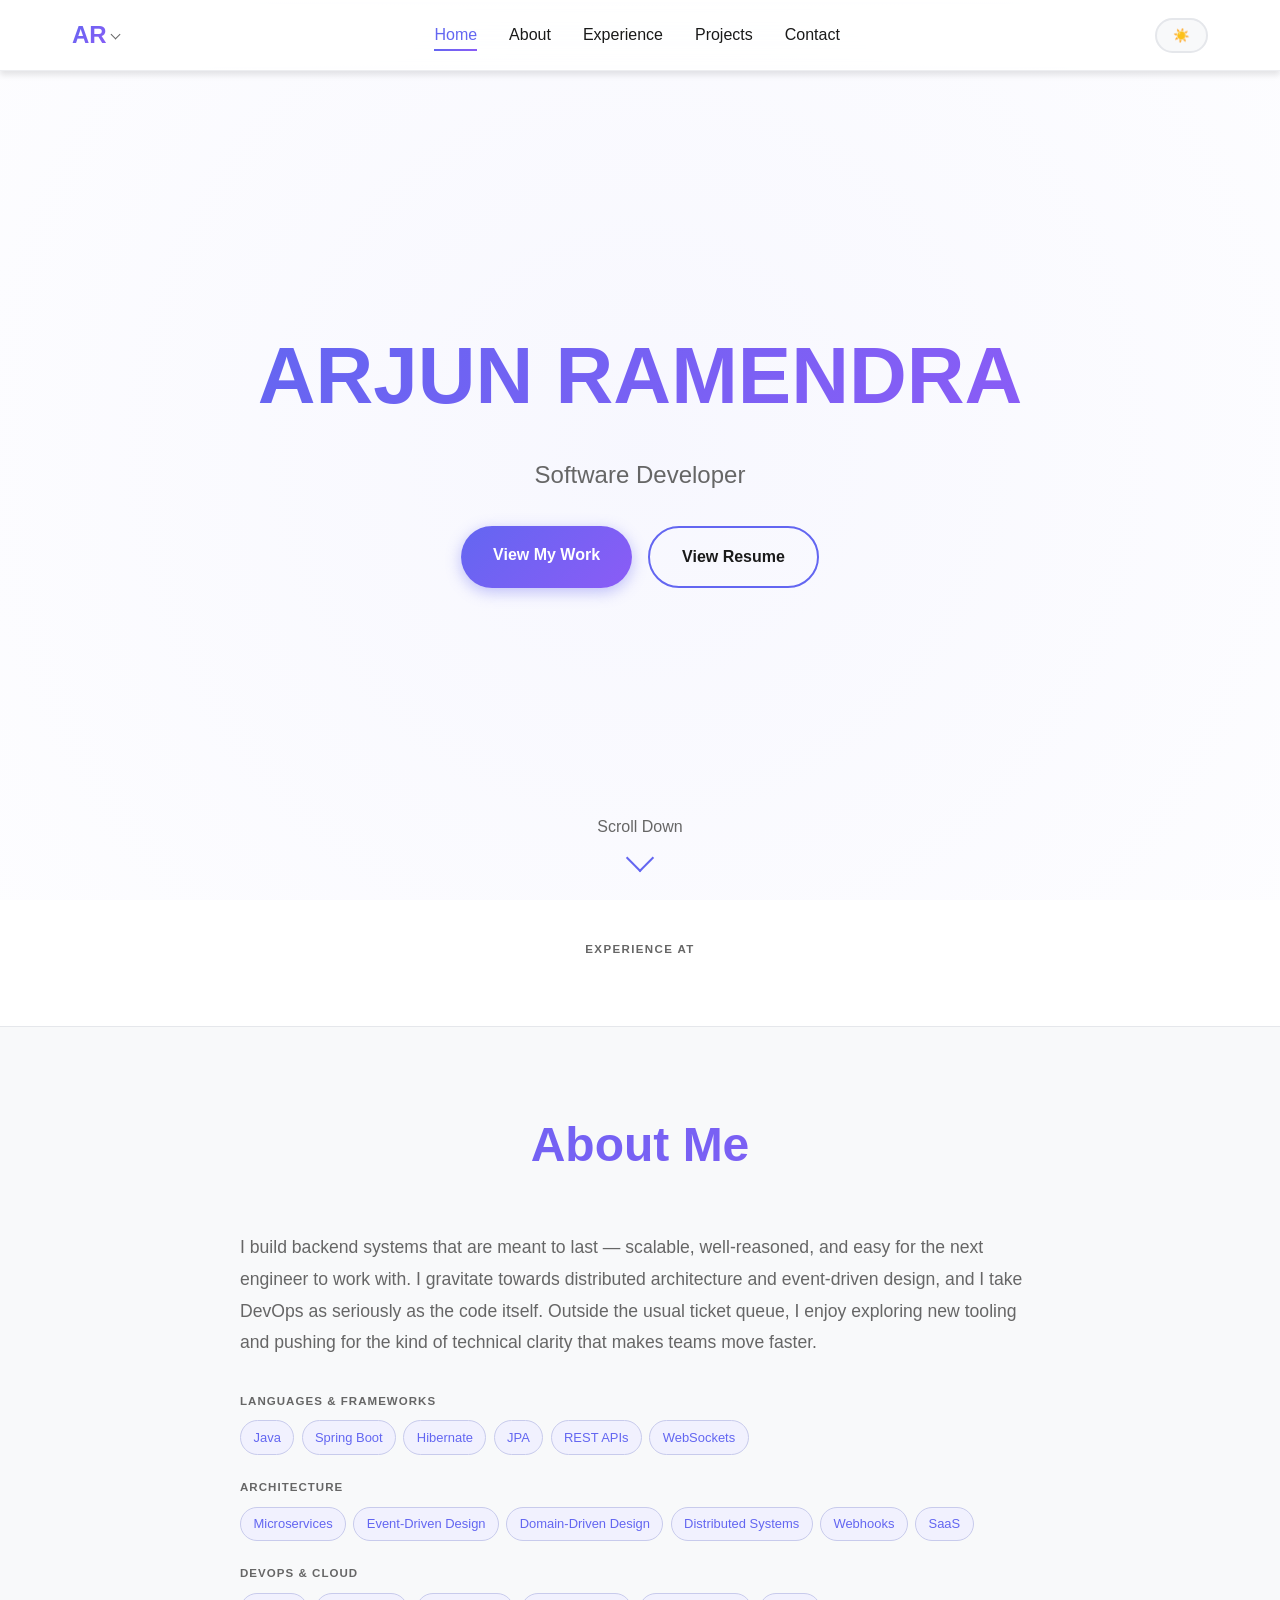
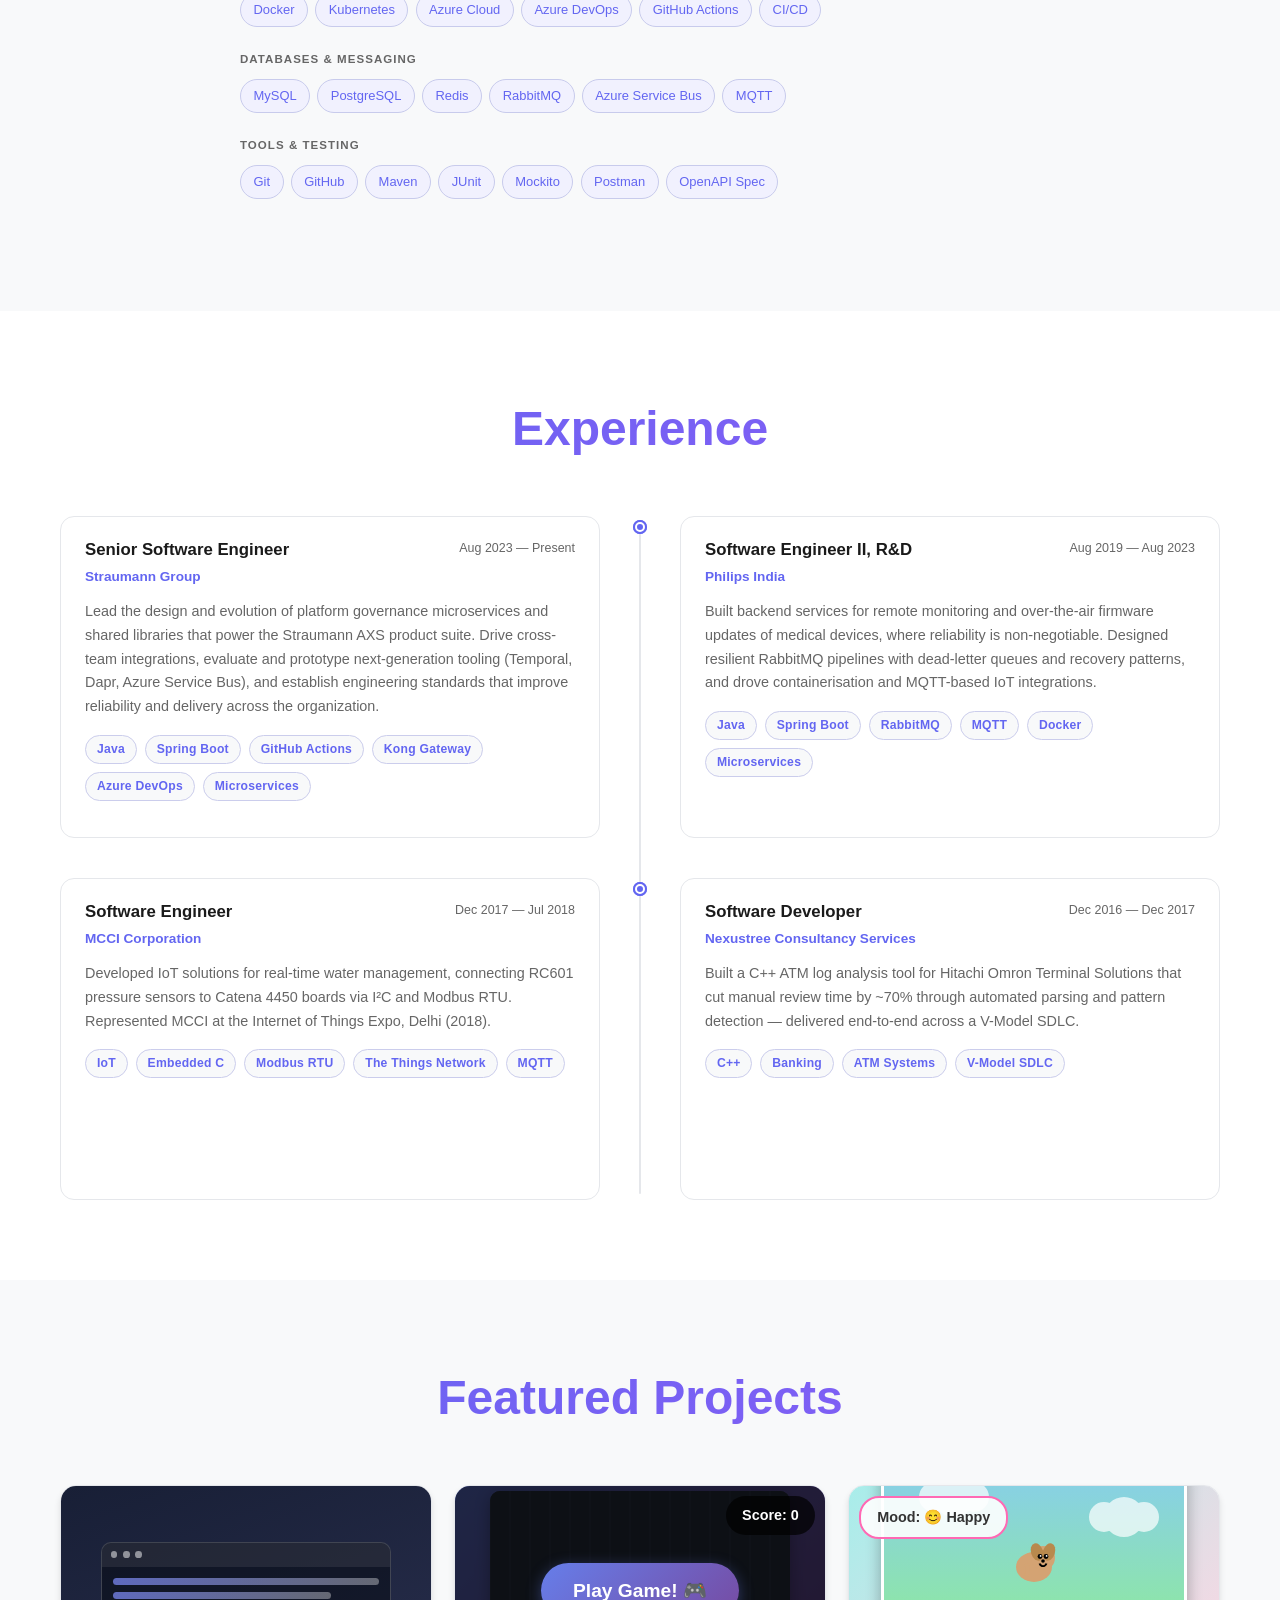
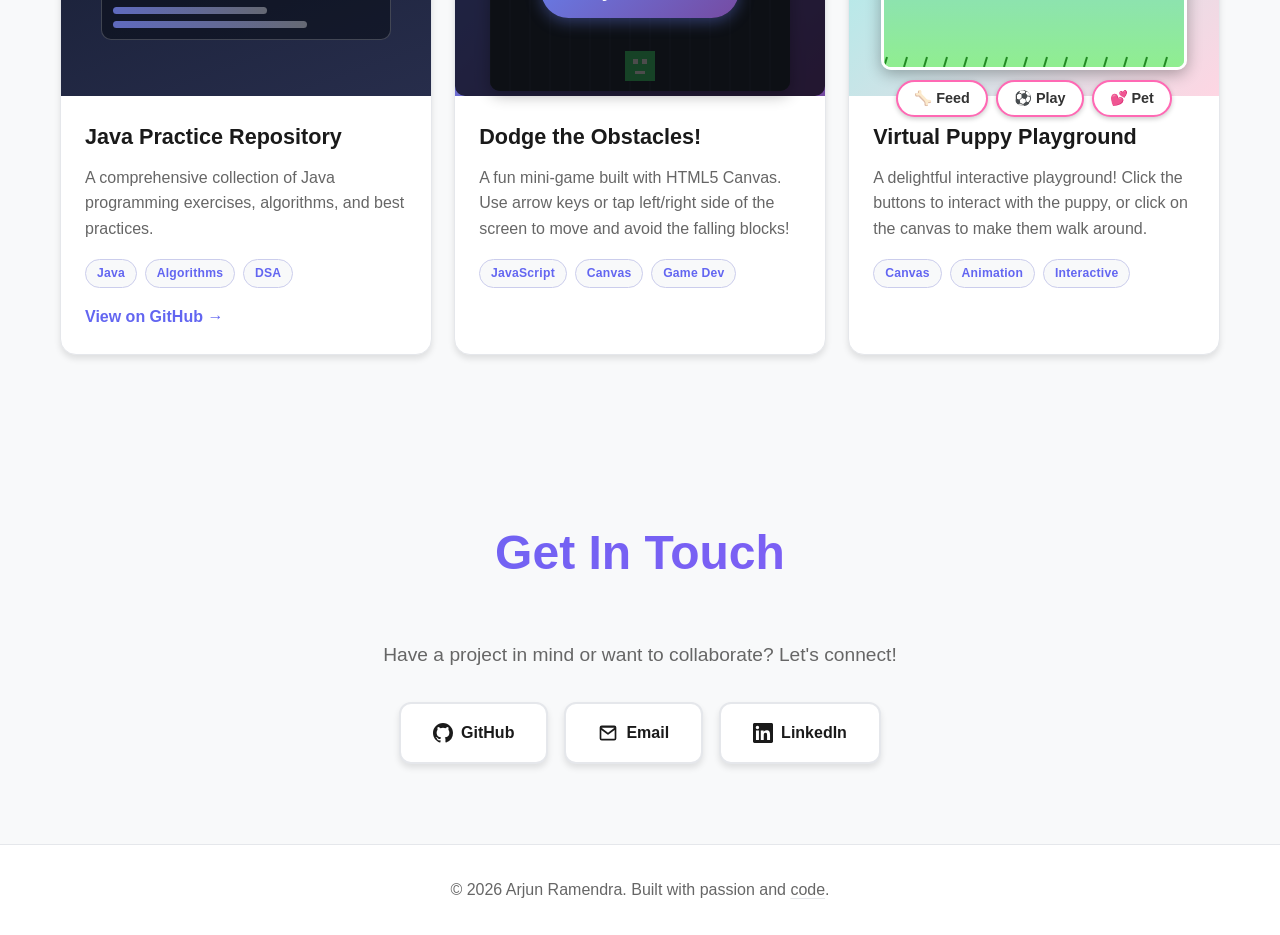
==== commit 49c22ccd: "chore: disable revamp pill (commented out, not removed) Co-Authored-By: Claude Sonnet 4.6 <noreply@a" ====
--- a/index.html
+++ b/index.html
@@ -46,6 +46,7 @@
                 <li><a href="#contact" class="nav-link">Contact</a></li>
             </ul>
             <div class="nav-controls">
+                <!-- REVAMP PILL (disabled — uncomment to enable)
                 <a href="./Revised%20Portfolio/index.html"
                    target="_blank"
                    rel="noopener noreferrer"
@@ -55,6 +56,7 @@
                     <span class="revamp-label">v2</span>
                     →
                 </a>
+                -->
                 <button id="themeToggle" class="theme-toggle" aria-label="Toggle theme">
                     <span class="sun-icon">☀️</span>
                     <span class="moon-icon">🌙</span>
